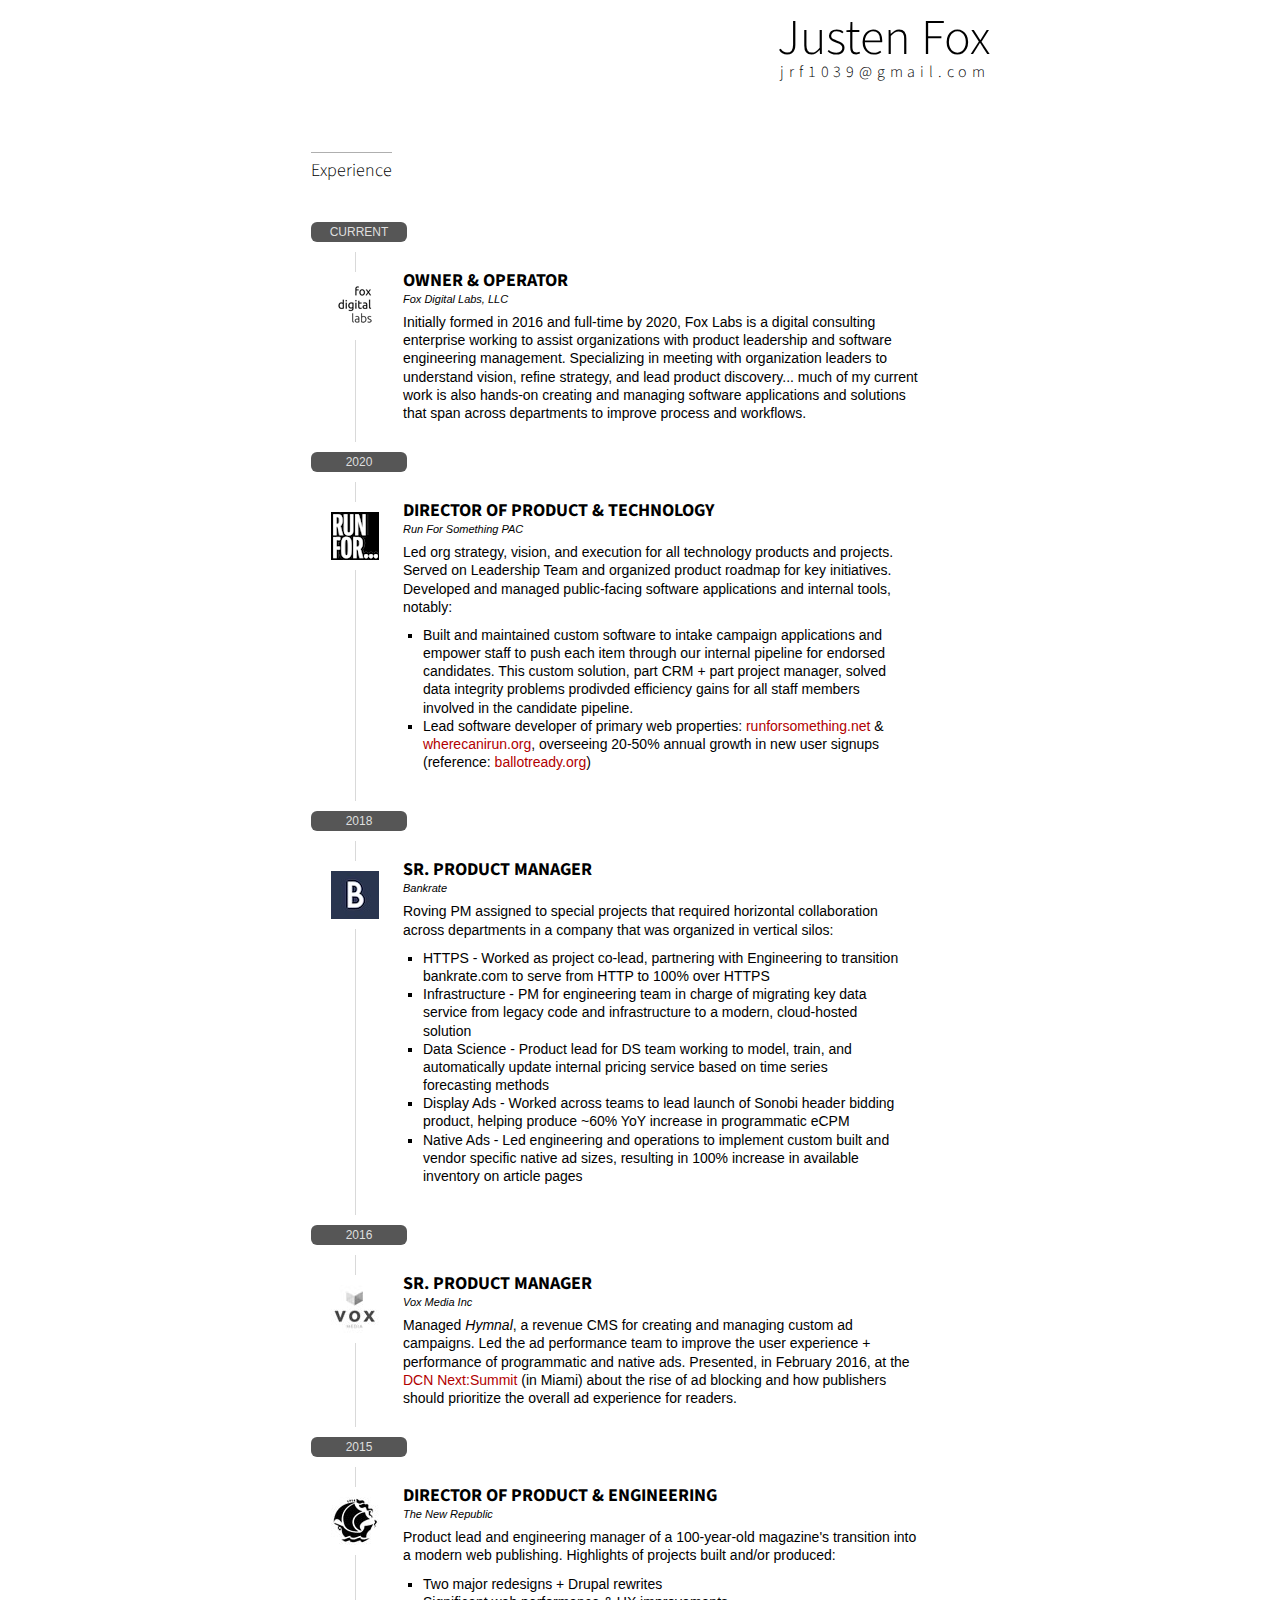
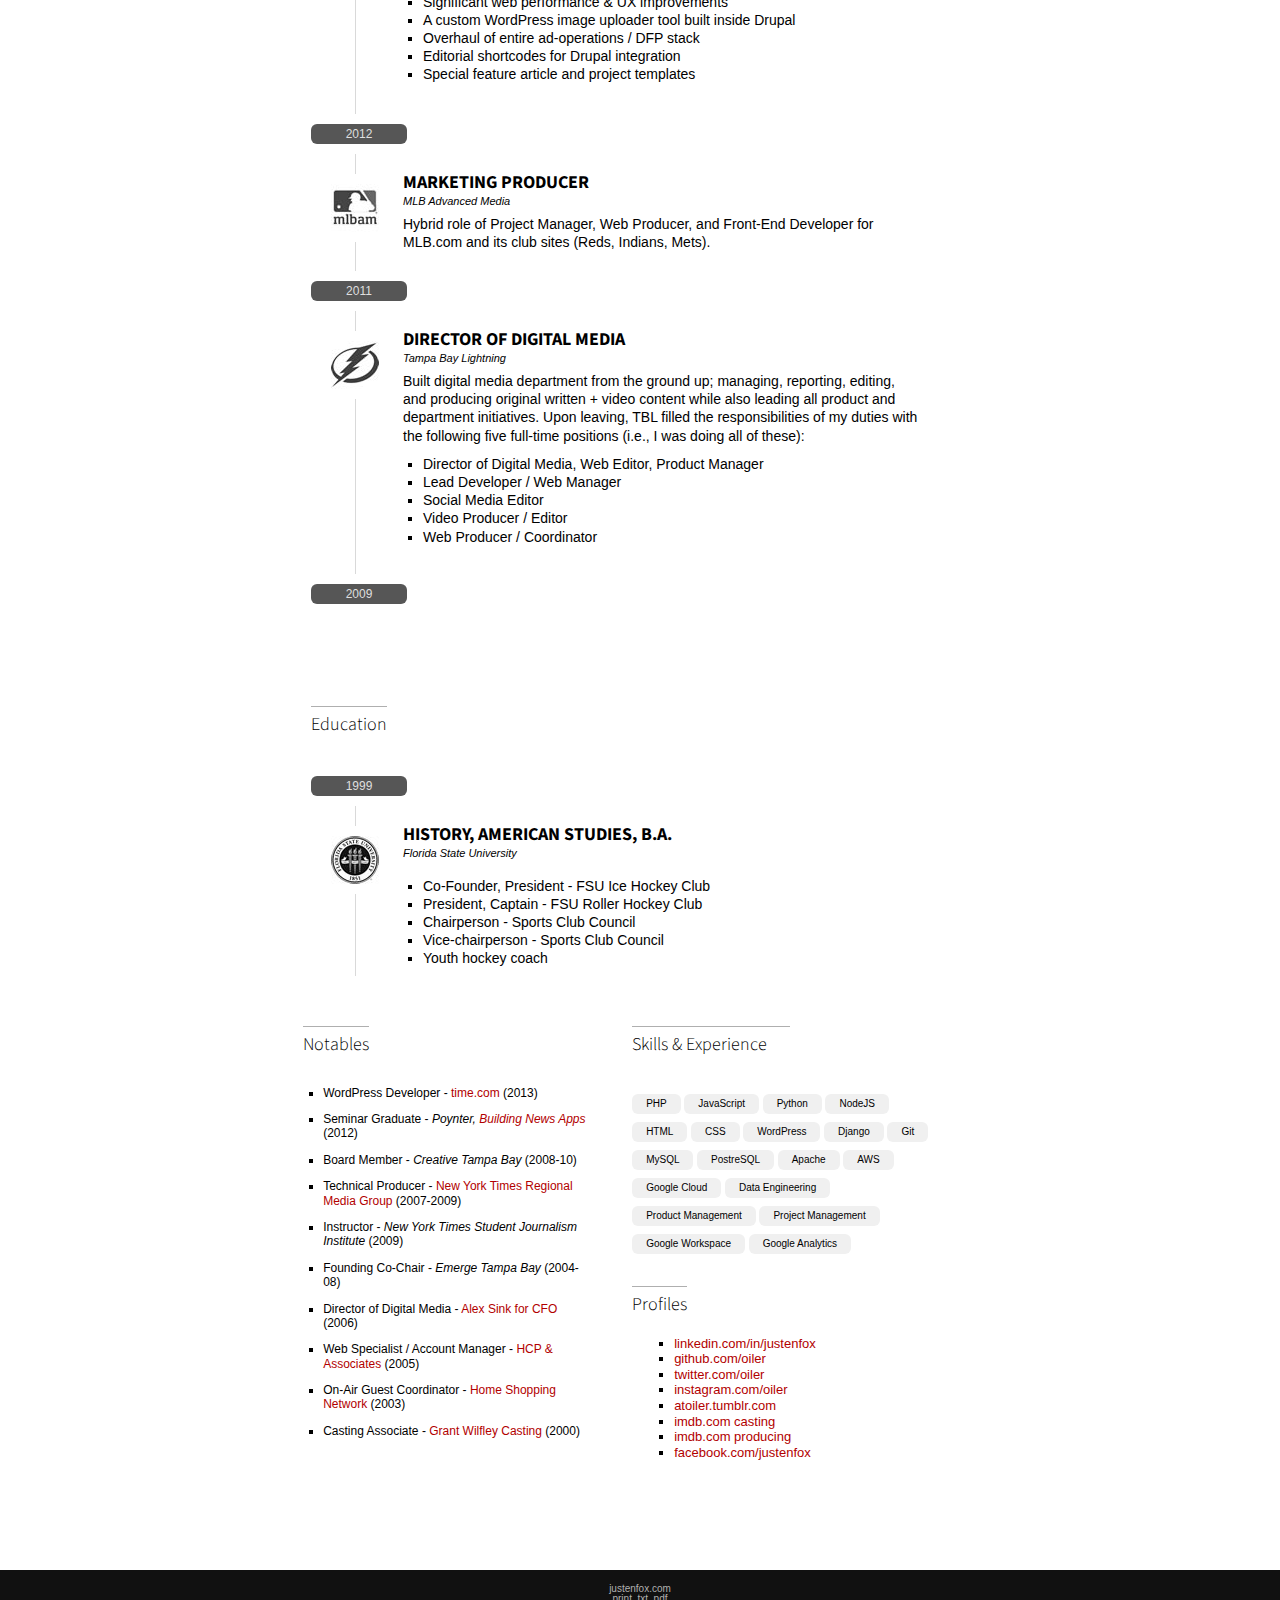
==== index.html @ e0a659c8 "small rewrites" ====
<!DOCTYPE html>
<html>
<head>
<!-- Standard Meta -->
<meta charset="utf-8" />
<meta http-equiv="X-UA-Compatible" content="IE=edge,chrome=1" />
<meta name="viewport" content="width=device-width, initial-scale=1.0">

<title>Justen Fox - Professional Resume</title>
<meta name="description" content="">
<meta name="keywords" content="digital,product,product manager,web,developer,resume,lightning,run for something, new republic, mlb" />
<meta name="author" content="Justen Fox">

<meta name="google-site-verification" content="ejHcez6u3BNdRuWi4eY4UvSLjfQlkk6QB0KvJxE1chE" />
<script type="application/ld+json">
    { "@context" : "http://schema.org",
      "@type" : "Person",
      "name" : "Justen Fox",
      "url" : "https://www.justenfox.com",
      "sameAs" : [ 
        "https://twitter.com/oiler",
        "https://github.com/oiler",
        "https://instagram.com/oiler",
        "http://atoiler.tumblr.com",
        "http://about.me/justenfox",
        "https://facebook.com/justenfox",
        "https://www.linkedin.com/in/justenfox"
        ] 
    }
</script>

<!-- Google Analytics -->
<script>
    window.ga=window.ga||function(){(ga.q=ga.q||[]).push(arguments)};ga.l=+new Date;
    ga('create', 'UA-439245-20', 'auto');
    ga('send', 'pageview');
</script>
<script async src='https://www.google-analytics.com/analytics.js'></script>
<!-- End Google Analytics -->

<link href='https://fonts.googleapis.com/css?family=Source+Sans+Pro:200,400,600,700,200italic,400italic,600italic,700italic' rel='stylesheet' type='text/css'>

<style>
/* .screen.content { display:block!important; visibility:visible!important; height:auto!important; position:relative; z-index:10; }
.print.content { display:none!important; visibility:hidden!important; height:0!important; } */

/* Eric Meyer's Reset CSS v2.0 - http://cssreset.com */
html,body,div,span,applet,object,iframe,h1,h2,h3,h4,h5,h6,p,blockquote,pre,a,abbr,acronym,address,big,cite,code,del,dfn,em,img,ins,kbd,q,s,samp,small,strike,strong,sub,sup,tt,var,b,u,i,center,dl,dt,dd,ol,ul,li,fieldset,form,label,legend,table,caption,tbody,tfoot,thead,tr,th,td,article,aside,canvas,details,embed,figure,figcaption,footer,header,hgroup,menu,nav,output,ruby,section,summary,time,mark,audio,video{border:0;font-size:100%;font:inherit;vertical-align:baseline;margin:0;padding:0}article,aside,details,figcaption,figure,footer,header,hgroup,menu,nav,section{display:block}body{line-height:1}ol,ul{list-style:none}blockquote,q{quotes:none}blockquote:before,blockquote:after,q:before,q:after{content:none}table{border-collapse:collapse;border-spacing:0}

/* COMMONS */
em, i { font-style:italic; } b, strong { font-weight:bold; }    
.group:after { visibility:hidden; display:block; content:""; clear:both; height:0; }
    * html .group { zoom: 1; } /* IE6 */
    *:first-child+html .group { zoom: 1; } /* IE7 */
.header { font-family: 'Source Sans Pro', sans-serif; }
a:link, a:visited, a:hover, a:active { color:#b20000; text-decoration:none; }
.square.bullet.list li { list-style-type:square; }
.float.list li { float:left; display:inline; padding:0 8px; }


/* STRUCTURE */
body { font-family:Verdana, sans-serif; font-size:10px; }
.wrapper { max-width:700px; width:80%; margin:0 auto; }
.header, .lede, .footer { width:100%; max-width:800px; margin:0 auto; }

/* SECTIONS */
.page.header { text-align:right; margin-top:14px; }
.header .name { font-size:50px; font-weight:300; }
.header .email { font-size:16px; font-weight:300; }
.header .email a { text-decoration:none; color:inherit; font-size:inherit; letter-spacing:inherit; letter-spacing:0.3em; }
.header .social { float:right; margin-top:10px; }
.header .social img { height:30px; float:left; display:inline; }

.section.header { text-align:left; border-top:1px solid #afafaf; font-weight:300; display:inline-block; font-size:18px; line-height:1.5; padding:4px 0; margin:72px 0 12px 0; width:auto; position:relative; 
    /* left:40px; */
}

.lede { margin:0 auto 0 0; font-size:16px; line-height:1.2; text-align:left; max-width:658px;
}
/* .lede ul { margin:10px 0 10px 30px; } */
/* .lede ul li  { font-size:14px; line-height:1.4; padding-left:0px; } */

.summary {
    width: 94%;
    margin-left: 3%;
    margin-right: 3%;   
}
.summary .text {
    
    /* margin-left: 92px; */
    width: 98%;
}

.marker { margin:10px auto 30px auto; text-align:left; background:#fff; padding:10px 0 0 0; }
/* .marker { width:100%; margin:0 auto; text-align:center; margin:50px 0; position:relative; } */
.marker span { width:68px; text-align:center; text-transform:uppercase; font-size:12px; background:#565656; display:inline-block; padding:4px 14px; color:#dfdfdf; border-radius:6px; }
.first.marker { margin-top:0; }
.last.marker { margin-top:0; }

.item { width:100%; margin:12px 0 0 0; position:relative; height:auto; overflow:visible; }
.item .job .logo:before {
    content:""; position:absolute; z-index:-1; height:40px; top:-20px; bottom:65px; left:0; border-left:1px solid #d9d9d9;
}
.item .job .logo:after {
    content:""; position:absolute; z-index:-1; top:60px; bottom:-20px; left:0; border-left:1px solid #d9d9d9;
}
/* .item.odd .job .logo:before {
    content:""; position:absolute; z-index:-1; height:40px; top:-20px; bottom:65px; left:0; border-left:1px solid #d9d9d9;
}
.item.odd .job .logo:after {
    content:""; position:absolute; z-index:-1; top:60px; bottom:-20px; left:0; border-left:1px solid #d9d9d9;
}
.item.even .job .logo:before {
    content:""; position:absolute; z-index:-1; height:40px; top:-20px; bottom:65px; right:0; border-left:1px solid #d9d9d9;
}
.item.even .job .logo:after {
    content:""; position:absolute; z-index:-1; top:60px; bottom:-20px; right:0; border-left:1px solid #d9d9d9;
} */
.last.item .job .logo:after { bottom:10px; }

.item.odd .job { position:relative; left:44px; width:98%; }
.item.even .job { position:relative; left:44px; width:98%; }

.item .job img { display:inline; position:relative; z-index:10; padding:10px 0; background:#fff; }
.item.odd .job img { float:left; right:24px; left: inherit; }
.item.even .job img { float:left; right:24px; left: inherit; }

.item.even .job .text,
.item.odd .job .text { width:80%; margin-right:10%; float:left; text-align:left; height:auto; }
/* .item.even .job .text { float:right; display:inline; width:80%; height:100px; text-align:right; } 
.last.item .job .text { height:auto; } */

.item .job h4 { font-size:18px; font-weight:bold; text-transform:uppercase; font-family: 'Source Sans Pro', sans-serif; margin-bottom:2px; }
.item .job h5 { font-size:11px; font-style:italic; margin-top:4px; }
.item .job span { font-size:14px; line-height:1.3; max-width:550px; display:inline-block; padding:8px 0; }

/*.item .job p span { width:150%; font-size:14px; line-height:1.2; display:block; }*/

.square.bullet.list { margin:10px; padding:0 10px; }

.timeline.items, .education.items, .other.items { width:94%; margin-left:3%; margin-right:3%; }

.other.items { margin:40px 0; }
.other .section.header { text-align:left; margin:0 0 14px 0; left:auto;  }
.other.items .item { float:left; width:46%; margin:0 2%; font-size:13px; line-height:1.2; text-align:left; }
/* .other.items .item ul li { list-style-position:outside; text-align:left; margin:1px 0 2px 0; } */
.other.items .notables ul li { font-size:12px; margin-bottom:12px; }

.profiles { margin-left:22px; }

.footer { max-width:inherit; text-align:center; background:#111; color:#afafaf; margin-top:100px; padding:14px 0; }
.footer a { color:#afafaf; }

.skills {
    margin:14px 0 28px 0;
}
.skill-title, .skill {
    font-size:10px;
    text-align: center;
    display: inline-block;
    margin:4px 0px;
    padding:4px 14px;
    border-radius: 6px;

}
.skill-title { background: #565656; color: #dfdfdf; text-transform: uppercase; }
.skill {
    background: #f0f0f0;
    color: #000;
}
.job.mentions span { max-width: 600px;}
.mentions ul li { margin-left:-36px; }
.mentions span.year { width:56px; font-size:10px; padding:2px 0; margin:2px 26px 0 0; padding: 2px 12px; border:1px solid #f0f0f0; border-radius:6px; text-align:center; }

@media only screen and ( max-width:768px ) {
    .square.bullet.list { margin:10px; padding:0 10px; }

    .wrapper { width:90%; overflow:hidden; }
    .page.header { text-align:center; margin-top:14px; }
    .section.header { margin-bottom:10px; }
    .header .social { float:none; width:100%; }
    .header .social img { float:none; }
    .lede { text-align:left; margin-left:0; }
    .marker { margin:10px auto 30px auto; text-align:left; background:#fff; padding:10px 0 0 0; }
    .marker span { width:68px; }
    /*.item { overflow:inherit; }*/
    .item.odd .job,
    .item.even .job { left:44px; width:98%; }
    .item.odd .job img,
    .item.even .job img { float:left; right:24px; left:inherit; }
    .item.odd .job .logo:before,
    .item.even .job .logo:before { top:-20px; left:0 }
    .item.odd .job .logo:after,
    .item.even .job .logo:after { top:60px; left:0; }
    .item.odd .job .text,
    /* .item.even .job .text { width:70%; margin-right:10%; float:left; text-align:left; height:auto; } */

    .item.even .job .text,
    .item.odd .job .text { width:70%; }
    
    .item .job span { font-size:14px; line-height:1.3; }

    .other.items { margin:20px 0; }
    .other.items .item { float:none; width:100%; margin:14px 0; text-align:left; }
    .other .section.header { text-align:left; border-top:1px solid #afafaf; font-weight:300; display:inline-block; font-size:14px; padding:4px 0; margin:72px 0 10px 0; width:auto; position:relative; left:44px; }
    .other.items .notables ul li { margin-bottom:6px; }

    .footer { padding:40px 0; font-size:18px; line-height:1.4; }
}

</style>

<!-- <link rel="stylesheet" type="text/css" media="screen" href="stylesheets/styles.css" /> -->
<link rel="stylesheet" type="text/css" media="print" href="stylesheets/print.css" />

</head>
<body>

<div class="wrapper">


<div class="group page header" itemscope itemtype="http://schema.org/Person">
    <div class="name" itemprop="name">
        <span class="first" >Justen</span> <span class="last">Fox</span>
    </div>
    <div class="email" itemprop="email">
        <a href="mailto:jrf1039@gmail.com">jrf1039@gmail.com</a>
    </div>
</div>


<!-- 
<div class="group lede summary">
    <div class="section header">
        <span class="screen print content">Summary</span>
    </div>
    <div class="text">
        <span class="screen print content">
            Product leader with engineering contributor and management experience. Product leader with engineering contributor and management experience. 
            <ul class="skills">
                <li class="skill-title">Skills</li>
                <li class="skill">PHP</li>
                <li class="skill">JavaScript</li>
                <li class="skill">Python</li>
                <li class="skill">Node</li>
                <li class="skill">HTML</li>
                <li class="skill">CSS</li>
                <li class="skill">WordPress</li>
                <li class="skill">Django</li>
                <li class="skill">Git</li>
                <li class="skill">MySQL</li>
                <li class="skill">PostreSQL</li>
                <li class="skill">Apache</li>
                <li class="skill">AWS</li>
                <li class="skill">Google Cloud</li>
                <li class="skill">Data Engineering</li>
                <li class="skill">Product Management</li>
                <li class="skill">Project Management</li>
                <li class="skill">Google Workspace</li>
                <li class="skill">Google Analytics</li>
            </ul>
        </span>
    </div>
</div> -->

<div class="group timeline items">
    <div class="section header">
        <span class="screen print content">Experience</span>
    </div>

    <div class="group first item odd item7">
        <div class="group marker">
            <span>Current</span>
        </div>
        <div class="group job fdl">
            <div class="logo"><a href="https://foxlaboratory.com/"><img src="assets/fdl.jpg"></a></div>
            <div class="text">
                <h4>Owner & Operator</h4>
                <h5>Fox Digital Labs, LLC</h5>
                <span class="screen print content">
                    Initially formed in 2016 and full-time by 2020, Fox Labs is a digital consulting enterprise working to assist organizations with product leadership and software engineering management. Specializing in meeting with organization leaders to understand vision, refine strategy, and lead product discovery... much of my current work is also hands-on creating and managing software applications and solutions that span across departments to improve process and workflows.
                </span>
            </div>
        </div>
    </div>
    
    <div class="group item even item6">
        <div class="group marker">
            <span>2020</span>
        </div>
        <div class="group job rfs">
            <div class="logo"><a href="https://runforsomething.net/"><img src="assets/rfs.jpg"></a></div>
            <div class="text">
                <h4>Director of Product & Technology</h4>
                <h5>Run For Something PAC</h5>
                <span class="screen print content">
                    Led org strategy, vision, and execution for all technology products and projects. Served on Leadership Team and organized product roadmap for key initiatives. Developed and managed public-facing software applications and internal tools, notably:
                    <ul class="square bullet list">
                        <li>Built and maintained custom software to intake campaign applications and empower staff to push each item through our internal pipeline for endorsed candidates. This custom solution, part CRM + part project manager, solved data integrity problems prodivded efficiency gains for all staff members involved in the candidate pipeline.</li>
                        <li>Lead software developer of primary web properties: <a href="https://runforsomething.net">runforsomething.net</a> & <a href="https://wherecanirun.org">wherecanirun.org</a>, overseeing 20-50% annual growth in new user signups (reference: <a href="https://organizations.ballotready.org/case-studies/run-for-somethings-numbers-speak-for-themselves">ballotready.org</a>)</li>
                    </ul>
                </span>
            </div>
        </div>
    </div>
    <div class="print-line-break"></div>        
    <div class="group item odd item5">
        <div class="group marker">
            <span>2018</span>
        </div>



        <div class="group job bankrate">
            <div class="logo"><a href="https://bankrate.com/"><img src="assets/bankrate.jpg"></a></div>
            <div class="text">
                <h4>Sr. Product Manager</h4>
                <h5>Bankrate</h5>
                <span class="screen print content">
                    Roving PM assigned to special projects that required horizontal collaboration across departments in a company that was organized in vertical silos:
                    <ul class="square bullet list">
                        <li>HTTPS - Worked as project co-lead, partnering with Engineering to transition bankrate.com to serve from HTTP to 100% over HTTPS</li>
                        <li>Infrastructure - PM for engineering team in charge of migrating key data service from legacy code and infrastructure to a modern, cloud-hosted solution</li>
                        <li>Data Science - Product lead for DS team working to model, train, and automatically update internal pricing service based on time series forecasting methods</li>
                        <li>Display Ads - Worked across teams to lead launch of Sonobi header bidding product, helping produce ~60% YoY increase in programmatic eCPM</li>
                        <li>Native Ads - Led engineering and operations to implement custom built and vendor specific native ad sizes, resulting in 100% increase in available inventory on article pages</li>
                    </ul>
                </span>
            </div>
        </div>
    </div>

    <div class="group item even item4">
        <div class="group marker">
            <span>2016</span>
        </div>

        <div class="group job vox">
            <div class="logo"><a href="https://product.voxmedia.com/"><img src="assets/vox.jpg"></a></div>
            <div class="text">
                <h4>Sr. Product Manager</h4>
                <h5>Vox Media Inc</h5>
                <span class="screen print content">
                    Managed <em>Hymnal</em>, a revenue CMS for creating and managing custom ad campaigns. Led the ad performance team to improve the user experience + performance of programmatic and native ads. Presented, in February 2016, at the <a href="http://https://digitalcontentnext.org/blog/2016/02/08/the-future-of-media-depends-on-great-consumer-experiences//" target="_blank">DCN Next:Summit</a> (in Miami) about the rise of ad blocking and how publishers should  prioritize the overall ad experience for readers.
                </span>
            </div>
        </div>
    </div>

    <div class="print-line-break"></div>
    
    <div class="group item odd item3">
        <div class="group marker">
            <span>2015</span>
        </div>
        <div class="group job tnr">
            <div class="logo"><a href="https://newrepublic.com/"><img src="assets/tnr.jpg"></a></div>
            <div class="text">
                <h4>Director of Product &amp; Engineering</h4>
                <h5>The New Republic</h5>
                <span class="screen print content">
                    Product lead and engineering manager of a 100-year-old magazine's transition into a modern web publishing. Highlights of projects built and/or produced: 
                    <ul class="square bullet list">
                        <li>Two major redesigns + Drupal rewrites
                        <li>Significant web performance & UX improvements
                        <li>A custom WordPress image uploader tool built inside Drupal
                        <li>Overhaul of entire ad-operations / DFP stack
                        <li>Editorial shortcodes for Drupal integration
                        <li>Special feature article and project templates
                    </ul>
                </span>
            </div>
        </div>
    </div>

    <div class="group item even item2">
        <div class="group marker">
            <span>2012</span>
        </div>
        <div class="group job mlbam">
            <div class="logo"><a href="https://www.bamtechmedia.com/"><img src="assets/mlbam.jpg"></a></div>
            <div class="text">
                <h4>Marketing Producer</h4>
                <h5>MLB Advanced Media</h5>
                <span class="screen print content">
                    Hybrid role of Project Manager, Web Producer, and Front-End Developer for MLB.com and its club sites (Reds, Indians, Mets).
                </span>
            </div>
        </div>
    </div>

    <div class="group item odd item1">
        <div class="group marker">
            <span>2011</span>
        </div>
        <div class="group job tbl">
            <div class="logo"><a href="https://www.nhl.com/lightning"><img src="assets/tbl.jpg"></a></div>
            <div class="text">
                <h4>Director of Digital Media</h4>
                <h5>Tampa Bay Lightning</h5>
                <span class="screen print content">
                    Built digital media department from the ground up; managing, reporting, editing, and producing original written + video content while also leading all product and department initiatives. Upon leaving, TBL filled the responsibilities of my duties with the following five full-time positions (i.e., I was doing all of these):
                    <ul class="square bullet list">
                        <li>Director of Digital Media, Web Editor, Product Manager
                        <li>Lead Developer / Web Manager
                        <li>Social Media Editor
                        <li>Video Producer / Editor
                        <li>Web Producer / Coordinator
                    </ul>
                </span>
            </div>
        </div>
        <div class="group marker">
            <span>2009</span>
        </div>
    </div>

    <div class="print-line-break"></div>
    

</div><!-- timeline -->


<div class="group education items">
    <div class="section header">Education</div>
    <div class="group first last item even item2">
        <div class="group marker">
            <span>1999</span>
        </div>
        <div class="group job mlbam">
            <div class="logo"><img src="assets/fsu.jpg"></div>
            <div class="text">
                <h4>History, American Studies, B.A.</h4>
                <h5>Florida State University</h5>
                <span class="print content">
                    <ul class="square bullet list">
                        <li>Co-Founder, President - FSU Ice Hockey Club</li>
                        <li>President, Captain - FSU Roller Hockey Club</li>
                        <li>Chairperson - Sports Club Council</li>
                        <li>Vice-chairperson - Sports Club Council</li>
                        <li>Youth hockey coach</li>
                    </ul>
                </span>
            </div>
        </div>
    </div>
</div> <!-- education -->


<div class="group other items">
    <div class="group first item odd item1" itemscope itemtype="http://schema.org/ItemList">
        <div class="section header" itemprop="name">Notables</div>
        <div class="group notables">
            <div class="text">
                <ul class="group square bullet list">
                    <li>WordPress Developer - <a href="https://time.com">time.com</a> (2013)</li>
                    <li>Seminar Graduate - <em>Poynter, <a href="https://www.icij.org/inside-icij/2012/05/learn-build-news-apps/">Building News Apps</a></em> (2012)</li>
                    <li>Board Member - <em>Creative Tampa Bay</em> (2008-10)</li>
                    <li>Technical Producer - <a href="https://archive.nytimes.com/mediadecoder.blogs.nytimes.com/2011/12/27/times-company-sells-regional-newspaper-group/">New York Times Regional Media Group</a> (2007-2009)</li>
                    <li>Instructor - <em>New York Times Student Journalism Institute</em> (2009)
                    <li>Founding Co-Chair - <em>Emerge Tampa Bay</em> (2004-08)</li>
                    <li>Director of Digital Media - <a href="https://en.wikipedia.org/wiki/Alex_Sink">Alex Sink for CFO</a> (2006)</li>
                    <li>Web Specialist / Account Manager - <a href="https://www.hcpassociates.com/">HCP & Associates</a> (2005)</li>
                    <li>On-Air Guest Coordinator - <a href="https://www.hsn.com/">Home Shopping Network</a> (2003)</li>
                    <li>Casting Associate - <a href="https://www.gwcnyc.com/">Grant Wilfley Casting</a> (2000)</li>
               </ul>
            </div>
        </div>
    </div>

    <div class="group item even item2">

        <div class="section header" style="width:52%;" itemprop="name">Skills & Experience</div>
        <div class="group techskills skills">
            <div class="text">
                <!-- <ul class="group float list"> -->
                <ul class="group">
                    <li class="skill">PHP</li>
                    <li class="skill">JavaScript</li>
                    <li class="skill">Python</li>
                    <li class="skill">NodeJS</li>
                    <li class="skill">HTML</li>
                    <li class="skill">CSS</li>
                    <li class="skill">WordPress</li>
                    <li class="skill">Django</li>
                    <li class="skill">Git</li>
                    <li class="skill">MySQL</li>
                    <li class="skill">PostreSQL</li>
                    <li class="skill">Apache</li>
                    <li class="skill">AWS</li>
                    <li class="skill">Google Cloud</li>
                    <li class="skill">Data Engineering</li>
                    <li class="skill">Product Management</li>
                    <li class="skill">Project Management</li>
                    <li class="skill">Google Workspace</li>
                    <li class="skill">Google Analytics</li>                    
                </ul>   
            </div>
        </div>


        <div class="section header">Profiles</div>
        <div class="group profiles">
            <div class="text">
                <ul class="group short square bullet list" itemscope itemtype="http://schema.org/ItemList" style="margin-top:0;">
                    <li><a target="_blank" rel="noopener"
                        data-event="link" data-ga_label="footer_linkedin"
                        href="https://www.linkedin.com/in/justenfox">linkedin.com/in/justenfox</a></li>
                    <li><a target="_blank" rel="noopener"
                        data-event="link" data-ga_label="footer_github"
                        href="https://github.com/oiler">github.com/oiler</a></li>
                    <li><a target="_blank" rel="noopener"
                        data-event="link" data-ga_label="footer_twitter"
                        href="https://twitter.com/oiler">twitter.com/oiler</a><br></li>
                    <li><a target="_blank" rel="noopener"
                        data-event="link" data-ga_label="footer_instagram"
                        href="https://instagram.com/oiler">instagram.com/oiler</a></li>        
                    <li><a target="_blank" rel="noopener"
                        data-event="link" data-ga_label="footer_tumblr"
                        href="https://atoiler.tumblr.com">atoiler.tumblr.com</a></li>
                    <li><a target="_blank" rel="noopener" 
                        data-event="link" data-ga_label="footer_imdbc"
                        href="http://www.imdb.com/name/nm1539090/">imdb.com casting</a></li>
                    <li><a target="_blank" rel="noopener" 
                        data-event="link" data-ga_label="footer_imdbp"
                        href="http://www.imdb.com/name/nm6168909/">imdb.com producing</a></li>
                    <li><a target="_blank" rel="noopener" 
                        data-event="link" data-ga_label="footer_facebook"
                        href="https://facebook.com/justenfox">facebook.com/justenfox</a></li>
                </ul>
            </div>
        </div>

    </div>

</div> <!-- skills -->


</div><!-- wrapper -->


<div class="footer print-only-hide">
    <a class="light" href="https://justenfox.com">justenfox.com</a><br>
    <a href="javascript:window.print()">print</a>
    <a href="justenfox.txt" target="_blank">.txt</a>
    <!-- <a href="https://docs.google.com/document/d/1Sl3Gq3DvGAIkOKRFC_Io4ZPMPvWkdSaudb3ckCSwvqM/" target="_blank">.doc</a> -->
    <a href="justenfox.pdf" target="_blank">.pdf</a>
    <!-- <a href="justenfox.doc" target="_blank">.doc</a> -->
</div>



<script>
    ;(function (window, document, undefined) {
      'use strict';
      // IFFY code
      console.log('IFFY');

      var events = document.querySelectorAll('[data-event]');
      function ga_assign(name, event) {
        if (typeof name !== 'string') {
            console.log('no name');
            return;
        }
        var category, action, label;
        var attrs = {
            "category": "category",
            "action": "action",
            "label": "label"
        }
        var defaults = {
            "category": "link",
            "action": "external",
            "label": "not set"
        }
        var output = '';
        var attr = 'data-ga_' + attrs[name];

        if ( typeof event.attributes[attr] !== 'object' ) {
            output = defaults[name];
        } else {
            output = event.attributes[attr].nodeValue;
        }
        return output;
      }

      Object.keys(events).forEach(function(key) {
          var event = events[key];
          var ga_category = ga_assign('category', event);
          var ga_action = ga_assign('action', event);
          var ga_label = ga_assign('label', event);
          event.addEventListener("click", function (event) {
            ga(
                'send',
                'event',
                ga_category,
                ga_action,
                ga_label,
                {nonInteraction: false}
            );
            //console.log( 'click', ga_category, ga_action, ga_label );
          });
      });
    })(window, document);
</script>


</body>
</html>
---- stylesheets/styles.css ----
/* .screen.content { display:block!important; visibility:visible!important; height:auto!important; position:relative; z-index:10; }
.print.content { display:none!important; visibility:hidden!important; height:0!important; } */

/* Eric Meyer's Reset CSS v2.0 - http://cssreset.com */
html,body,div,span,applet,object,iframe,h1,h2,h3,h4,h5,h6,p,blockquote,pre,a,abbr,acronym,address,big,cite,code,del,dfn,em,img,ins,kbd,q,s,samp,small,strike,strong,sub,sup,tt,var,b,u,i,center,dl,dt,dd,ol,ul,li,fieldset,form,label,legend,table,caption,tbody,tfoot,thead,tr,th,td,article,aside,canvas,details,embed,figure,figcaption,footer,header,hgroup,menu,nav,output,ruby,section,summary,time,mark,audio,video{border:0;font-size:100%;font:inherit;vertical-align:baseline;margin:0;padding:0}article,aside,details,figcaption,figure,footer,header,hgroup,menu,nav,section{display:block}body{line-height:1}ol,ul{list-style:none}blockquote,q{quotes:none}blockquote:before,blockquote:after,q:before,q:after{content:none}table{border-collapse:collapse;border-spacing:0}

/* COMMONS */
em, i { font-style:italic; } b, strong { font-weight:bold; }    
.group:after { visibility:hidden; display:block; content:""; clear:both; height:0; }
    * html .group { zoom: 1; } /* IE6 */
    *:first-child+html .group { zoom: 1; } /* IE7 */
.header { font-family: 'Source Sans Pro', sans-serif; }
a:link, a:visited, a:hover, a:active { color:#b20000; text-decoration:none; }
.square.bullet.list li { list-style-type:square; }
.float.list li { float:left; display:inline; padding:0 8px; }


/* STRUCTURE */
body { font-family:Verdana, sans-serif; font-size:10px; }
.wrapper { max-width:700px; width:80%; margin:0 auto; }
.header, .lede, .footer { width:100%; max-width:800px; margin:0 auto; }

/* SECTIONS */
.page.header { text-align:right; margin-top:14px; }
.header .name { font-size:50px; font-weight:300; }
.header .email { font-size:16px; font-weight:300; }
.header .email a { text-decoration:none; color:inherit; font-size:inherit; letter-spacing:inherit; letter-spacing:0.3em; }
.header .social { float:right; margin-top:10px; }
.header .social img { height:30px; float:left; display:inline; }

.section.header { text-align:left; border-top:1px solid #afafaf; font-weight:300; display:inline-block; font-size:18px; line-height:1.5; padding:4px 0; margin:72px 0 12px 0; width:auto; position:relative; 
    /* left:40px; */
}

.lede { margin:0 auto 0 0; font-size:16px; line-height:1.2; text-align:left; max-width:658px;
}
/* .lede ul { margin:10px 0 10px 30px; } */
/* .lede ul li  { font-size:14px; line-height:1.4; padding-left:0px; } */

.summary {
    width: 94%;
    margin-left: 3%;
    margin-right: 3%;   
}
.summary .text {
    
    /* margin-left: 92px; */
    width: 98%;
}

.marker { margin:10px auto 30px auto; text-align:left; background:#fff; padding:10px 0 0 0; }
/* .marker { width:100%; margin:0 auto; text-align:center; margin:50px 0; position:relative; } */
.marker span { width:68px; text-align:center; text-transform:uppercase; font-size:12px; background:#565656; display:inline-block; padding:4px 14px; color:#dfdfdf; border-radius:6px; }
.first.marker { margin-top:0; }
.last.marker { margin-top:0; }

.item { width:100%; margin:12px 0 0 0; position:relative; height:auto; overflow:visible; }
.item .job .logo:before {
    content:""; position:absolute; z-index:-1; height:40px; top:-20px; bottom:65px; left:0; border-left:1px solid #d9d9d9;
}
.item .job .logo:after {
    content:""; position:absolute; z-index:-1; top:60px; bottom:-20px; left:0; border-left:1px solid #d9d9d9;
}
/* .item.odd .job .logo:before {
    content:""; position:absolute; z-index:-1; height:40px; top:-20px; bottom:65px; left:0; border-left:1px solid #d9d9d9;
}
.item.odd .job .logo:after {
    content:""; position:absolute; z-index:-1; top:60px; bottom:-20px; left:0; border-left:1px solid #d9d9d9;
}
.item.even .job .logo:before {
    content:""; position:absolute; z-index:-1; height:40px; top:-20px; bottom:65px; right:0; border-left:1px solid #d9d9d9;
}
.item.even .job .logo:after {
    content:""; position:absolute; z-index:-1; top:60px; bottom:-20px; right:0; border-left:1px solid #d9d9d9;
} */
.last.item .job .logo:after { bottom:10px; }

.item.odd .job { position:relative; left:44px; width:98%; }
.item.even .job { position:relative; left:44px; width:98%; }

.item .job img { display:inline; position:relative; z-index:10; padding:10px 0; background:#fff; }
.item.odd .job img { float:left; right:24px; left: inherit; }
.item.even .job img { float:left; right:24px; left: inherit; }

.item.even .job .text,
.item.odd .job .text { width:80%; margin-right:10%; float:left; text-align:left; height:auto; }
/* .item.even .job .text { float:right; display:inline; width:80%; height:100px; text-align:right; } 
.last.item .job .text { height:auto; } */

.item .job h4 { font-size:18px; font-weight:bold; text-transform:uppercase; font-family: 'Source Sans Pro', sans-serif; margin-bottom:2px; }
.item .job h5 { font-size:11px; font-style:italic; margin-top:4px; }
.item .job span { font-size:14px; line-height:1.3; max-width:550px; display:inline-block; padding:8px 0; }

/*.item .job p span { width:150%; font-size:14px; line-height:1.2; display:block; }*/

.square.bullet.list { margin:10px; padding:0 10px; }

.timeline.items, .education.items, .other.items { width:94%; margin-left:3%; margin-right:3%; }

.other.items { margin:40px 0; }
.other .section.header { text-align:left; margin:0 0 14px 0; left:auto;  }
.other.items .item { float:left; width:46%; margin:0 2%; font-size:13px; line-height:1.2; text-align:left; }
/* .other.items .item ul li { list-style-position:outside; text-align:left; margin:1px 0 2px 0; } */
.other.items .notables ul li { margin-bottom:12px; }

.profiles { margin-left:22px; }

.footer { max-width:inherit; text-align:center; background:#111; color:#afafaf; margin-top:100px; padding:14px 0; }
.footer a { color:#afafaf; }

.skills {
    margin:14px 0 28px 0;
}
.skill-title, .skill {
    font-size:10px;
    text-align: center;
    display: inline-block;
    margin:4px 0px;
    padding:4px 14px;
    border-radius: 6px;

}
.skill-title { background: #565656; color: #dfdfdf; text-transform: uppercase; }
.skill {
    background: #f0f0f0;
    color: #000;
}
.job.mentions span { max-width: 600px;}
.mentions ul li { margin-left:-36px; }
.mentions span.year { width:56px; font-size:10px; padding:2px 0; margin:2px 26px 0 0; padding: 2px 12px; border:1px solid #f0f0f0; border-radius:6px; text-align:center; }

@media only screen and ( max-width:768px ) {
    .square.bullet.list { margin:10px; padding:0 10px; }

    .wrapper { width:90%; overflow:hidden; }
    .page.header { text-align:center; margin-top:14px; }
    .section.header { margin-bottom:10px; }
    .header .social { float:none; width:100%; }
    .header .social img { float:none; }
    .lede { text-align:left; margin-left:0; }
    .marker { margin:10px auto 30px auto; text-align:left; background:#fff; padding:10px 0 0 0; }
    .marker span { width:68px; }
    /*.item { overflow:inherit; }*/
    .item.odd .job,
    .item.even .job { left:44px; width:98%; }
    .item.odd .job img,
    .item.even .job img { float:left; right:24px; left:inherit; }
    .item.odd .job .logo:before,
    .item.even .job .logo:before { top:-20px; left:0 }
    .item.odd .job .logo:after,
    .item.even .job .logo:after { top:60px; left:0; }
    .item.odd .job .text,
    /* .item.even .job .text { width:70%; margin-right:10%; float:left; text-align:left; height:auto; } */

    .item.even .job .text,
    .item.odd .job .text { width:70%; }
    
    .item .job span { font-size:14px; line-height:1.3; }

    .other.items { margin:20px 0; }
    .other.items .item { float:none; width:100%; margin:14px 0; text-align:left; }
    .other .section.header { text-align:left; border-top:1px solid #afafaf; font-weight:300; display:inline-block; font-size:14px; padding:4px 0; margin:72px 0 10px 0; width:auto; position:relative; left:44px; }
    .other.items .notables ul li { margin-bottom:6px; }

    .footer { padding:40px 0; font-size:18px; line-height:1.4; }
}
---- stylesheets/print.css ----
/*print.css*/

.print-only-show { display:block; }
.print-only-hide { display:none; }
.print-line-break {
    clear: both;
    page-break-after: always;
}
.skill {
    background:#fff;
    color:#000;
    margin:4px 0 0 0;
    padding:2px 4px;
}
.other.items .notables ul li { font-size:10px; }


/* .screen.content { display:none!important; visibility:hidden!important; height:0!important; } */
/* .print.content { display:block!important; visibility:visible!important; height:auto!important; } */

/* .square.bullet.list { margin:10px; padding:0 10px; }

.wrapper { width:100%; overflow:hidden; }
.page.header { margin-top:14px; }
.section.header { margin:72px 0 10px 0; }
.header .social { float:none; width:100%; }
.header .social img { float:none; }
.lede { text-align:left; margin-left:0; margin:0 auto; }
.lede .text { max-width:550px; margin:0 auto; }
.marker { margin:10px auto 30px auto; text-align:left; background:#fff; padding:10px 0 0 0; }
.marker span { width:68px; }

.item.odd .job,
.item.even .job { left:44px; width:98%; }
.item.odd .job img,
.item.even .job img { float:left; right:24px; left:inherit; }
.item.odd .job .logo:before,
.item.even .job .logo:before { top:-20px; left:0 }
.item.odd .job .logo:after,
.item.even .job .logo:after { top:60px; left:0; }
.item.odd .job .text,
.item.even .job .text { width:70%; margin-right:10%; float:left; text-align:left; height:auto; }

.item .job span { font-size:14px; line-height:1.3; max-width:500px; }
.item.odd .job .text { height:auto; }

.other.items { margin-bottom:0; }
.other.items .item ul li { font-size:12px; }
.other .notables li { margin:4px 0; }

a:link, a:visited, a:hover, a:active { color:#000; }

.about, .currently,
.section.header.about, 
.section.header.currently,
.footer { display:none; visibility:hidden; height:0; margin:0; }


.social { display:none; visibility:visible; }
.timeline.items, .education.items, .other.items { width:94%; margin-left:3%; margin-right:3%; }

.skill-title, .skill {
    background:#fff;
    color:#000;
    margin:0;
    padding:0;
    border-radius:0;

}
 */
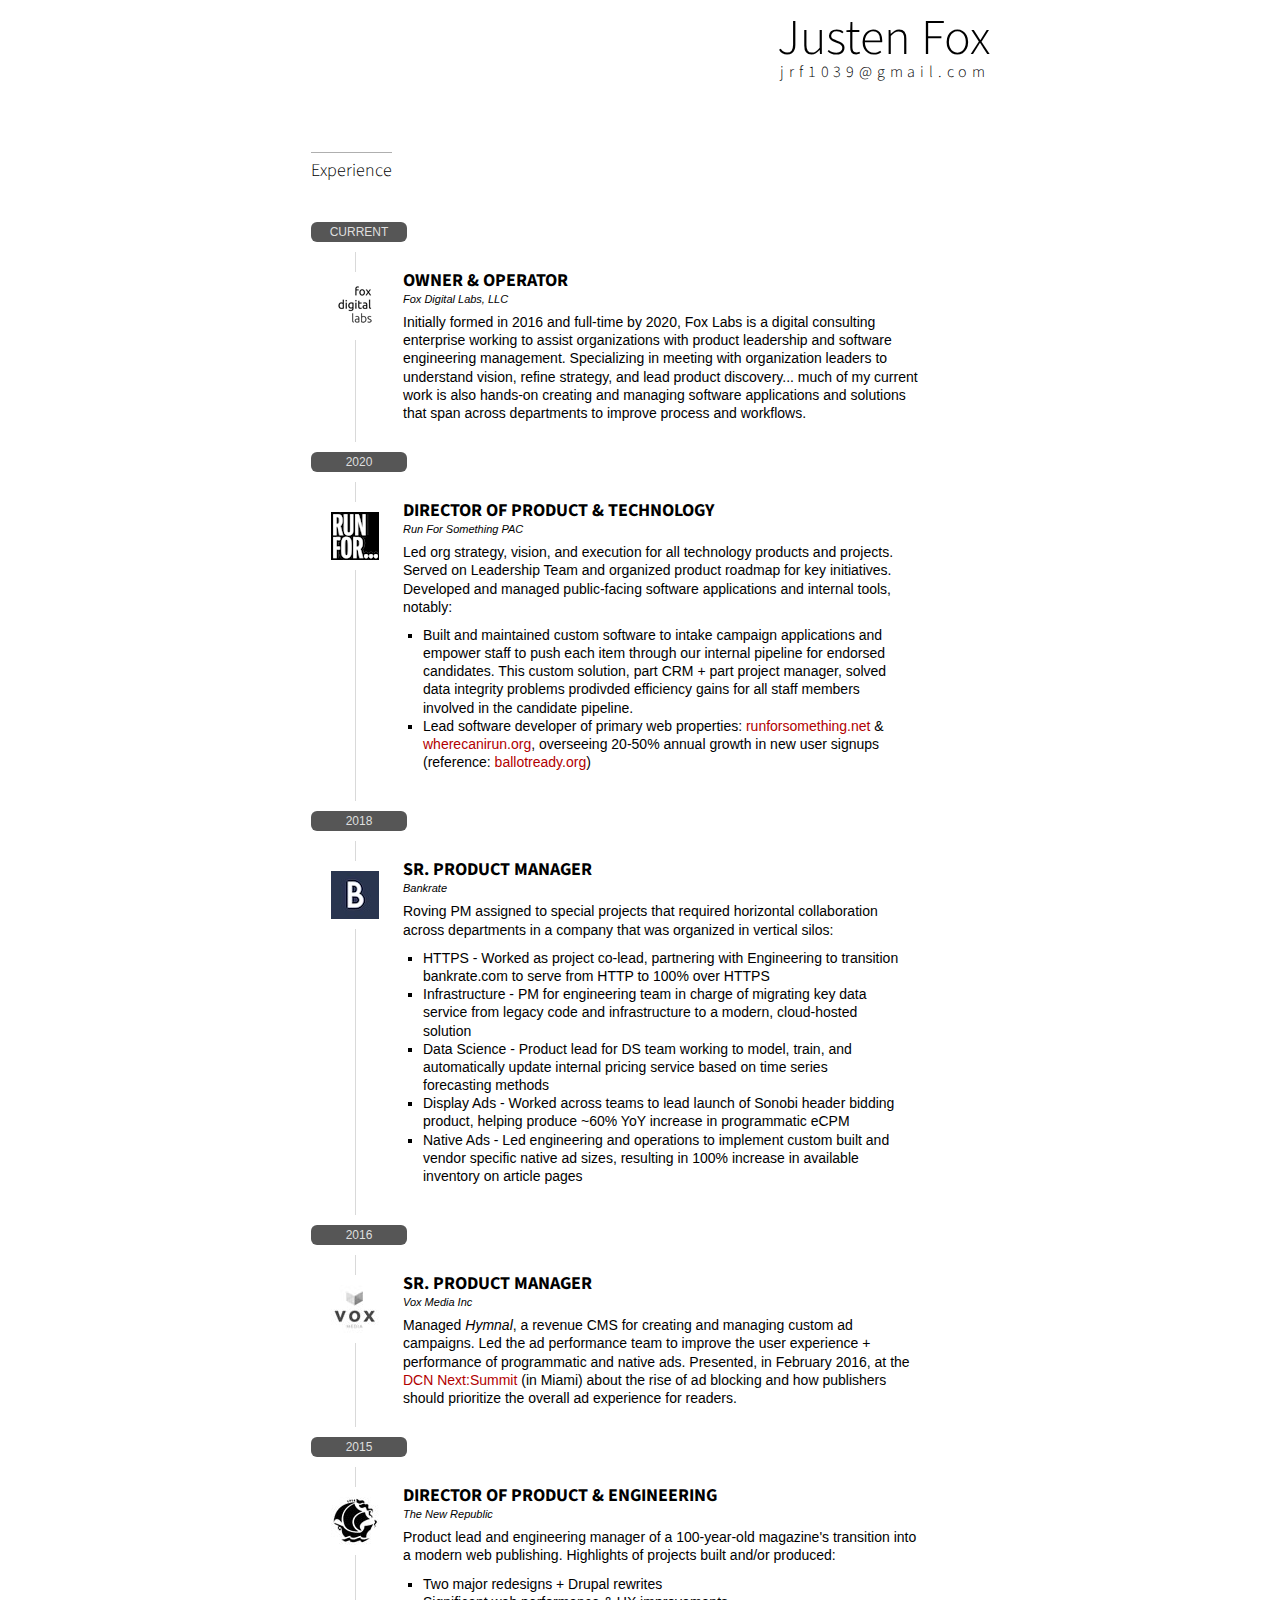
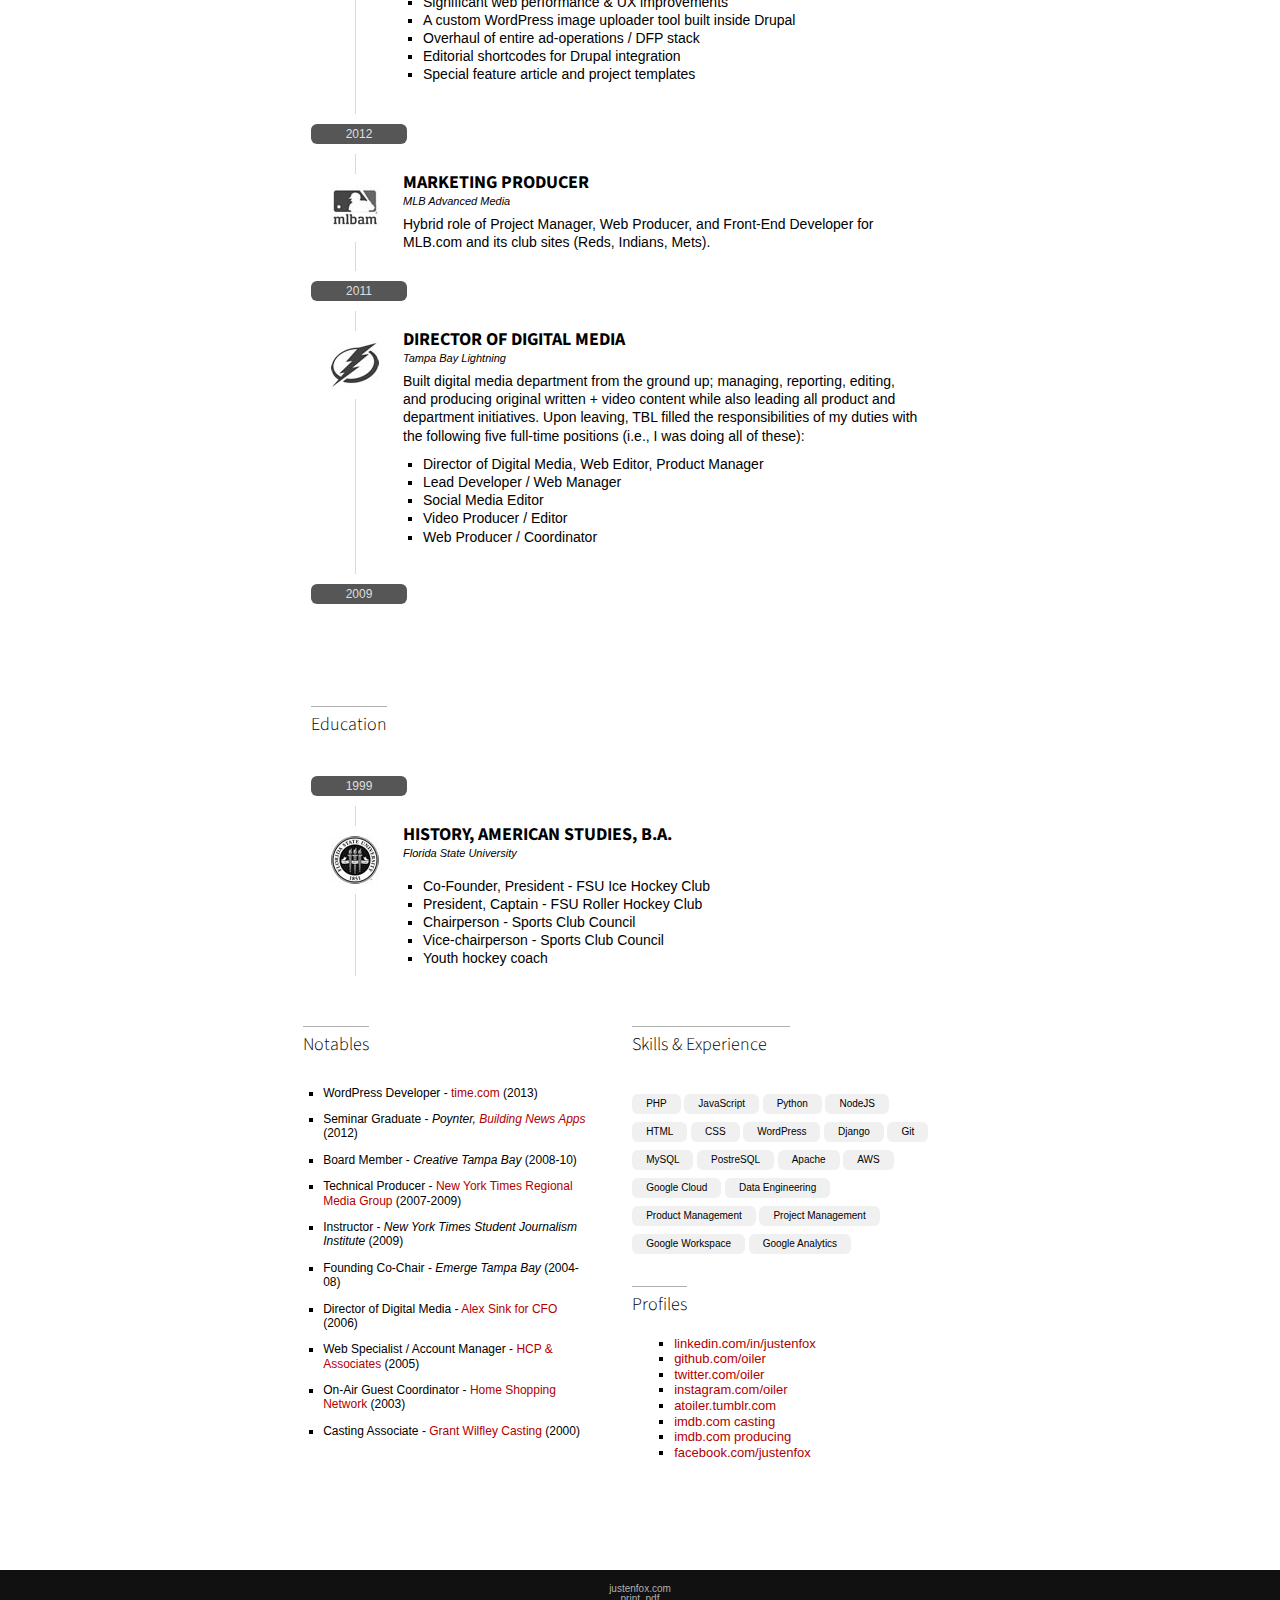
==== commit d52f38c6: "add pdf version" ====
--- a/index.html
+++ b/index.html
@@ -542,7 +542,7 @@
 <div class="footer print-only-hide">
     <a class="light" href="https://justenfox.com">justenfox.com</a><br>
     <a href="javascript:window.print()">print</a>
-    <a href="justenfox.txt" target="_blank">.txt</a>
+    <!-- <a href="justenfox.txt" target="_blank">.txt</a> -->
     <!-- <a href="https://docs.google.com/document/d/1Sl3Gq3DvGAIkOKRFC_Io4ZPMPvWkdSaudb3ckCSwvqM/" target="_blank">.doc</a> -->
     <a href="justenfox.pdf" target="_blank">.pdf</a>
     <!-- <a href="justenfox.doc" target="_blank">.doc</a> -->
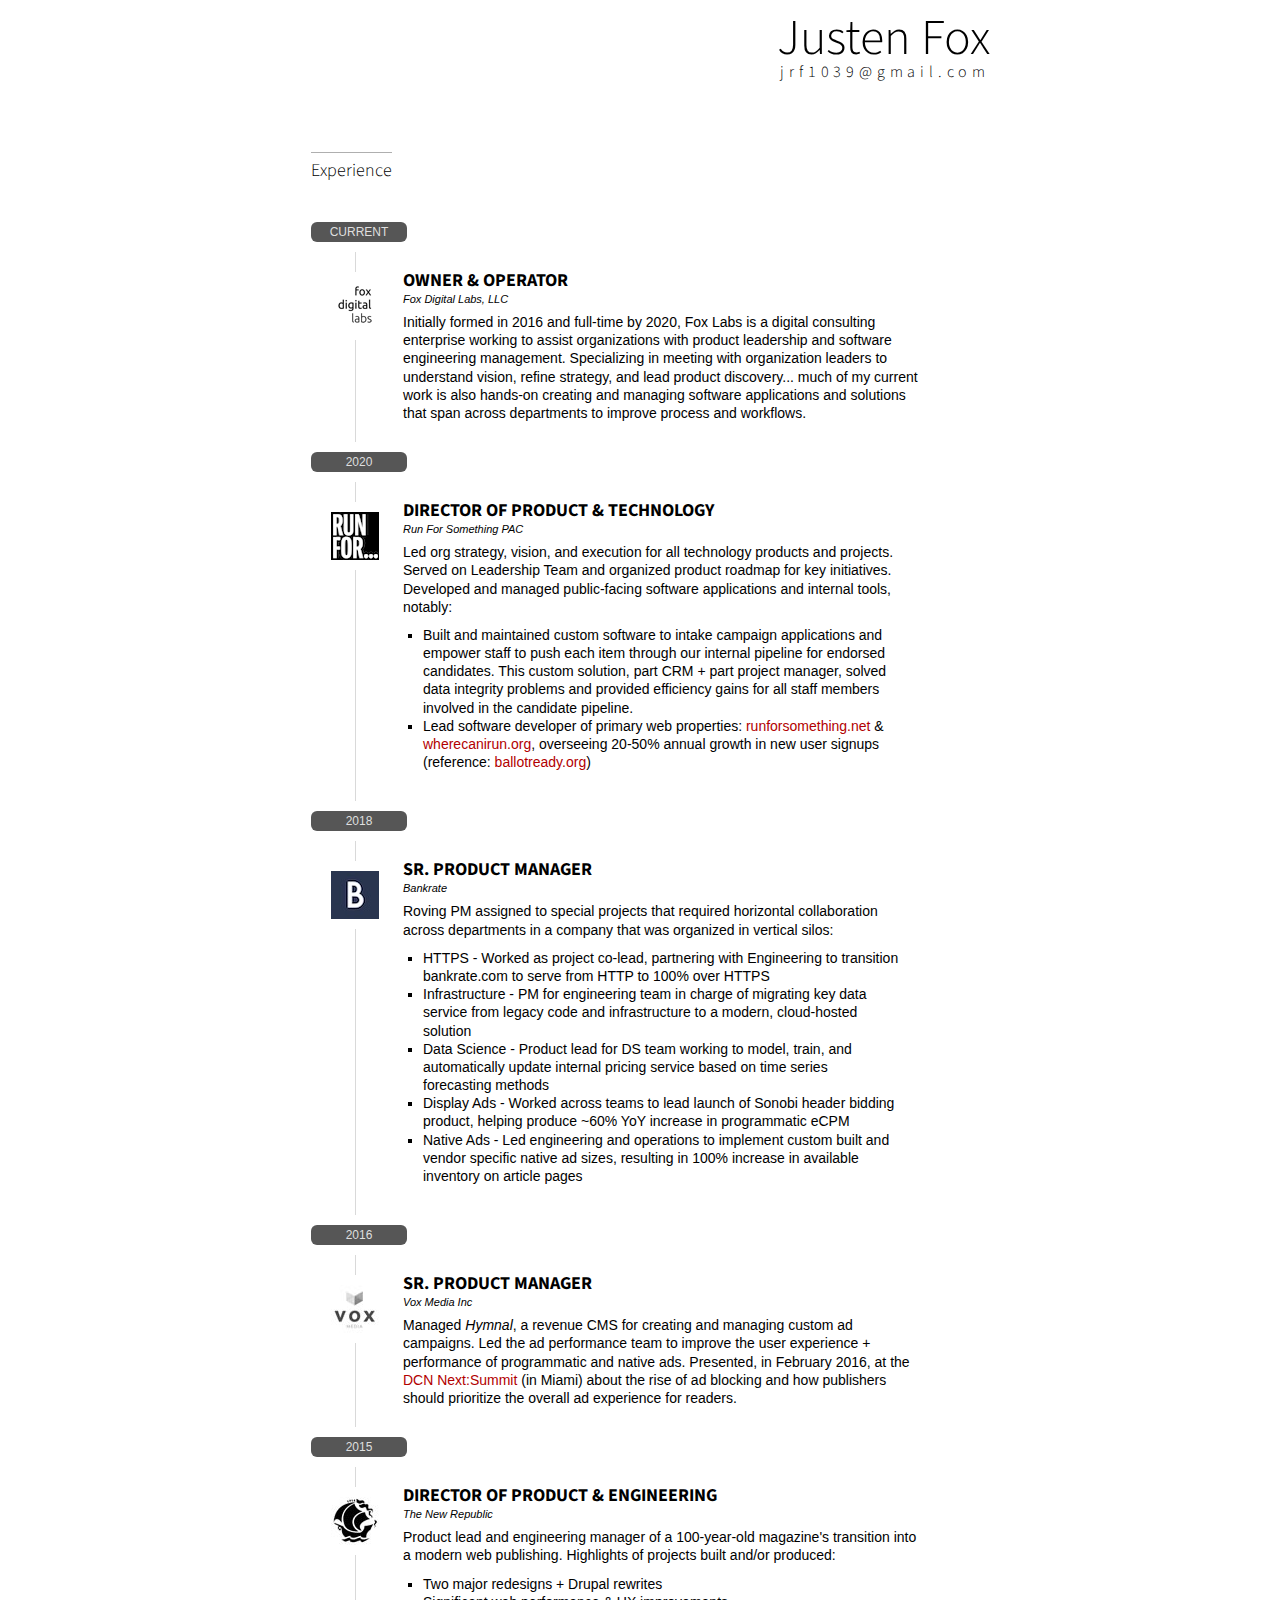
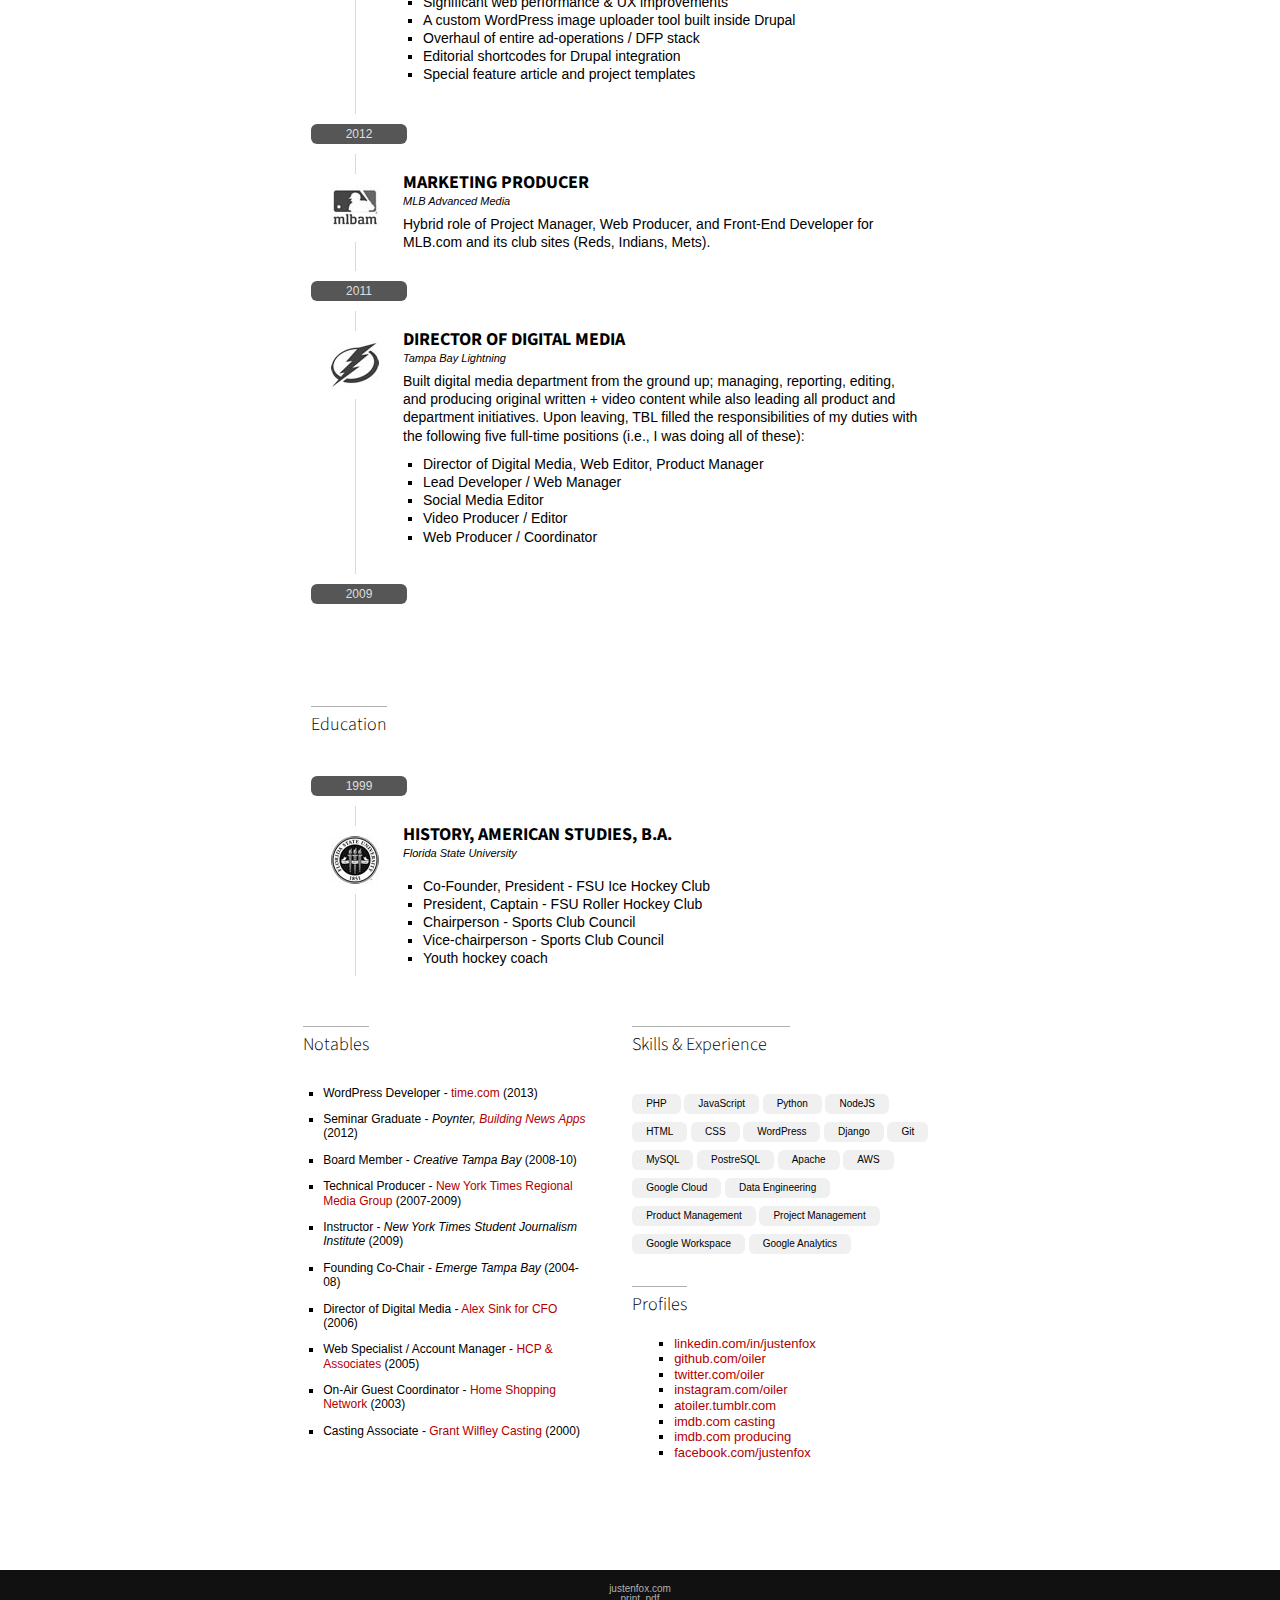
==== commit c0f35e2e: "fix misspelling" ====
--- a/index.html
+++ b/index.html
@@ -296,7 +296,7 @@
                 <span class="screen print content">
                     Led org strategy, vision, and execution for all technology products and projects. Served on Leadership Team and organized product roadmap for key initiatives. Developed and managed public-facing software applications and internal tools, notably:
                     <ul class="square bullet list">
-                        <li>Built and maintained custom software to intake campaign applications and empower staff to push each item through our internal pipeline for endorsed candidates. This custom solution, part CRM + part project manager, solved data integrity problems prodivded efficiency gains for all staff members involved in the candidate pipeline.</li>
+                        <li>Built and maintained custom software to intake campaign applications and empower staff to push each item through our internal pipeline for endorsed candidates. This custom solution, part CRM + part project manager, solved data integrity problems and provided efficiency gains for all staff members involved in the candidate pipeline.</li>
                         <li>Lead software developer of primary web properties: <a href="https://runforsomething.net">runforsomething.net</a> & <a href="https://wherecanirun.org">wherecanirun.org</a>, overseeing 20-50% annual growth in new user signups (reference: <a href="https://organizations.ballotready.org/case-studies/run-for-somethings-numbers-speak-for-themselves">ballotready.org</a>)</li>
                     </ul>
                 </span>
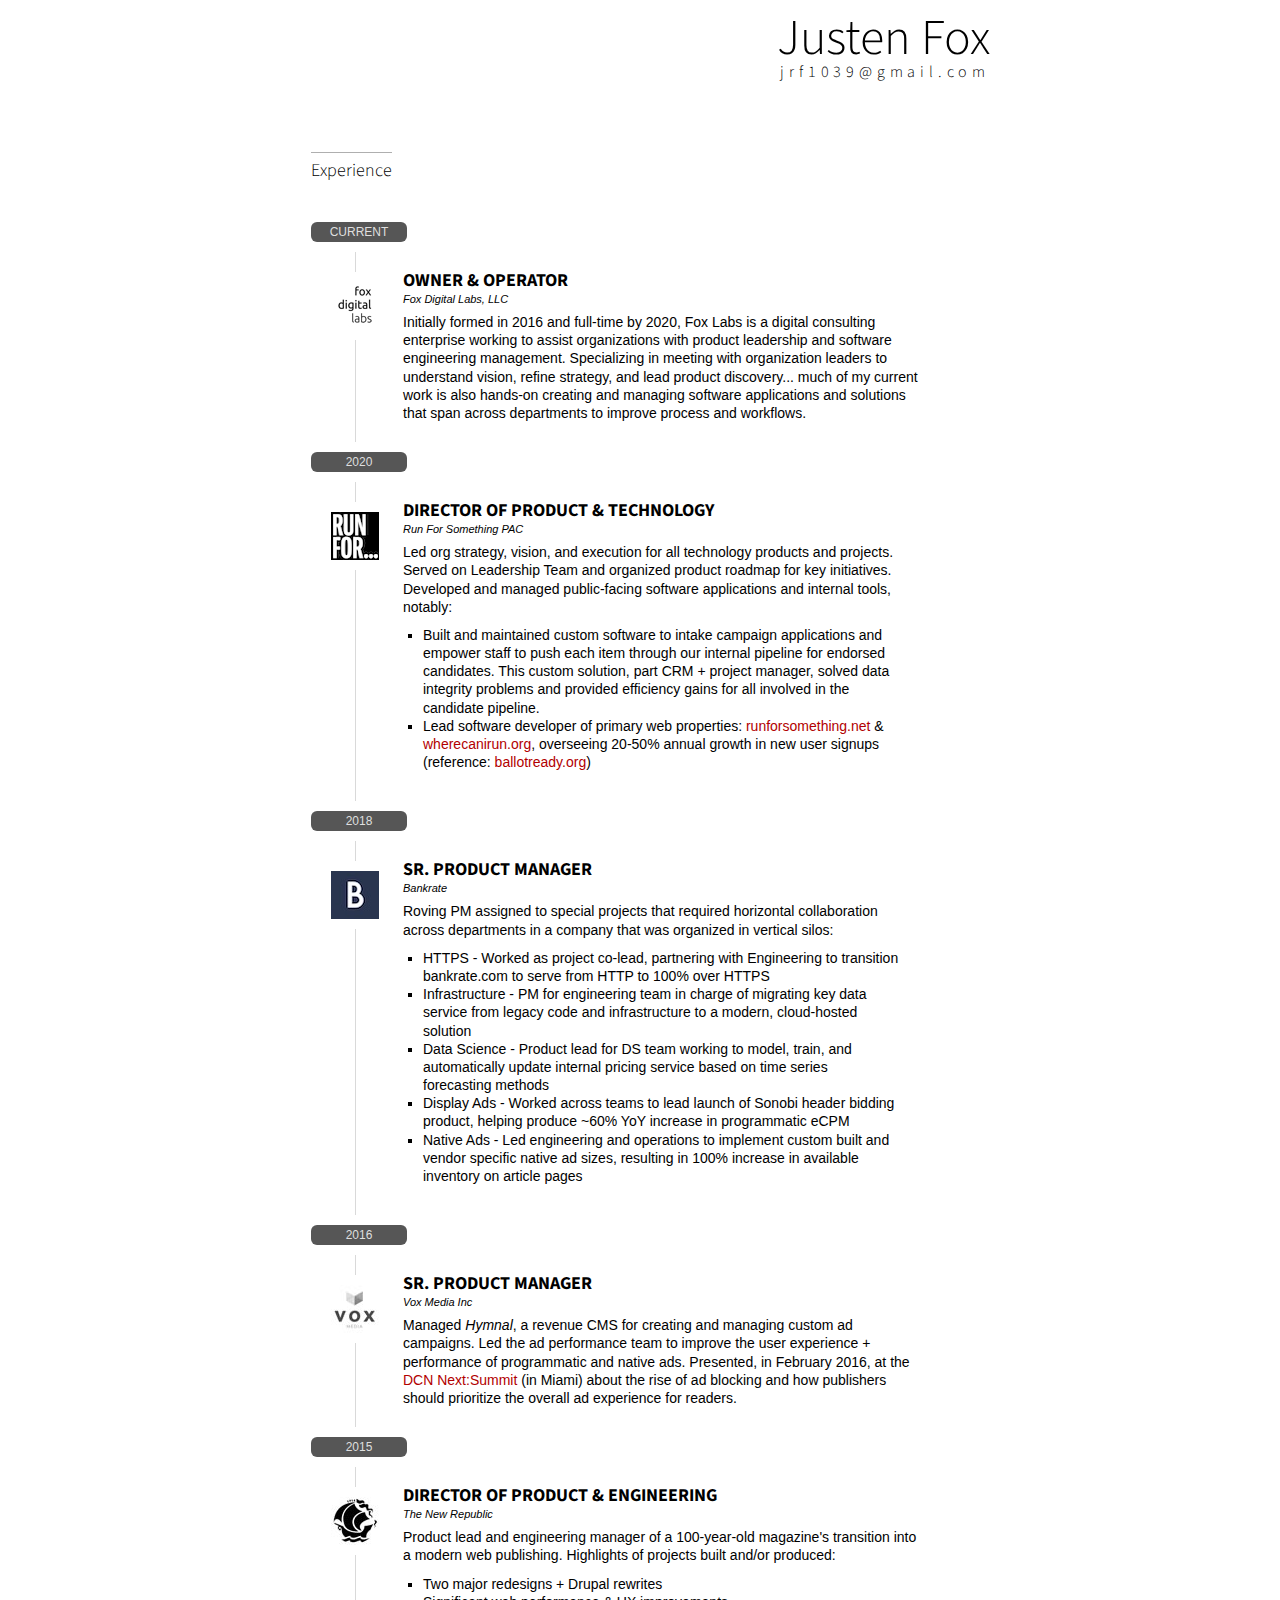
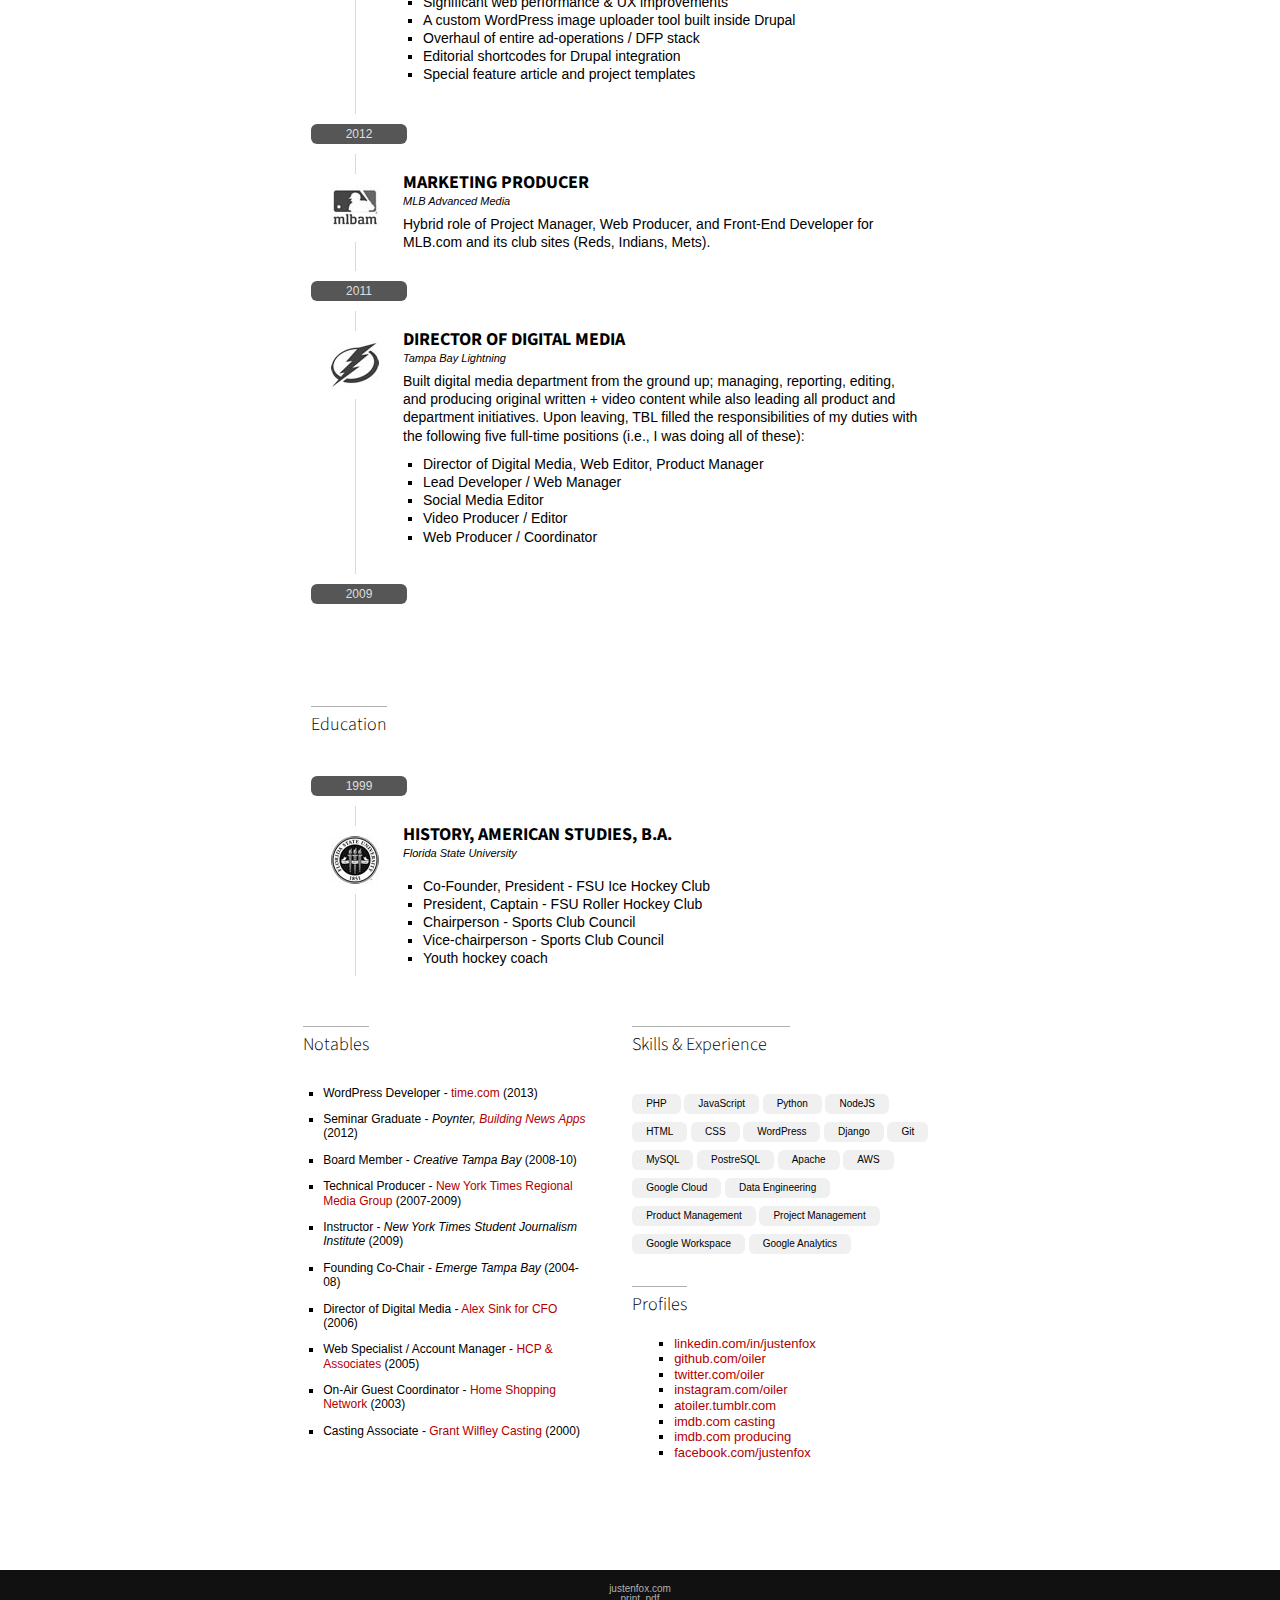
==== commit 79d4e927: "more small changes" ====
--- a/index.html
+++ b/index.html
@@ -60,7 +60,7 @@
 
 /* STRUCTURE */
 body { font-family:Verdana, sans-serif; font-size:10px; }
-.wrapper { max-width:700px; width:80%; margin:0 auto; }
+.wrapper { max-width:700px; width:82%; margin:0 auto; }
 .header, .lede, .footer { width:100%; max-width:800px; margin:0 auto; }
 
 /* SECTIONS */
@@ -132,7 +132,7 @@
 
 .item .job h4 { font-size:18px; font-weight:bold; text-transform:uppercase; font-family: 'Source Sans Pro', sans-serif; margin-bottom:2px; }
 .item .job h5 { font-size:11px; font-style:italic; margin-top:4px; }
-.item .job span { font-size:14px; line-height:1.3; max-width:550px; display:inline-block; padding:8px 0; }
+.item .job span { font-size:14px; line-height:1.3; max-width:575px; display:inline-block; padding:8px 0; }
 
 /*.item .job p span { width:150%; font-size:14px; line-height:1.2; display:block; }*/
 
@@ -232,10 +232,10 @@
 <!-- 
 <div class="group lede summary">
     <div class="section header">
-        <span class="screen print content">Summary</span>
+        <span class="content">Summary</span>
     </div>
     <div class="text">
-        <span class="screen print content">
+        <span class="content">
             Product leader with engineering contributor and management experience. Product leader with engineering contributor and management experience. 
             <ul class="skills">
                 <li class="skill-title">Skills</li>
@@ -265,7 +265,7 @@
 
 <div class="group timeline items">
     <div class="section header">
-        <span class="screen print content">Experience</span>
+        <span class="content">Experience</span>
     </div>
 
     <div class="group first item odd item7">
@@ -277,7 +277,7 @@
             <div class="text">
                 <h4>Owner & Operator</h4>
                 <h5>Fox Digital Labs, LLC</h5>
-                <span class="screen print content">
+                <span class="content">
                     Initially formed in 2016 and full-time by 2020, Fox Labs is a digital consulting enterprise working to assist organizations with product leadership and software engineering management. Specializing in meeting with organization leaders to understand vision, refine strategy, and lead product discovery... much of my current work is also hands-on creating and managing software applications and solutions that span across departments to improve process and workflows.
                 </span>
             </div>
@@ -293,10 +293,10 @@
             <div class="text">
                 <h4>Director of Product & Technology</h4>
                 <h5>Run For Something PAC</h5>
-                <span class="screen print content">
+                <span class="content">
                     Led org strategy, vision, and execution for all technology products and projects. Served on Leadership Team and organized product roadmap for key initiatives. Developed and managed public-facing software applications and internal tools, notably:
                     <ul class="square bullet list">
-                        <li>Built and maintained custom software to intake campaign applications and empower staff to push each item through our internal pipeline for endorsed candidates. This custom solution, part CRM + part project manager, solved data integrity problems and provided efficiency gains for all staff members involved in the candidate pipeline.</li>
+                        <li>Built and maintained custom software to intake campaign applications and empower staff to push each item through our internal pipeline for endorsed candidates. This custom solution, part CRM + project manager, solved data integrity problems and provided efficiency gains for all involved in the candidate pipeline.</li>
                         <li>Lead software developer of primary web properties: <a href="https://runforsomething.net">runforsomething.net</a> & <a href="https://wherecanirun.org">wherecanirun.org</a>, overseeing 20-50% annual growth in new user signups (reference: <a href="https://organizations.ballotready.org/case-studies/run-for-somethings-numbers-speak-for-themselves">ballotready.org</a>)</li>
                     </ul>
                 </span>
@@ -316,7 +316,7 @@
             <div class="text">
                 <h4>Sr. Product Manager</h4>
                 <h5>Bankrate</h5>
-                <span class="screen print content">
+                <span class="content">
                     Roving PM assigned to special projects that required horizontal collaboration across departments in a company that was organized in vertical silos:
                     <ul class="square bullet list">
                         <li>HTTPS - Worked as project co-lead, partnering with Engineering to transition bankrate.com to serve from HTTP to 100% over HTTPS</li>
@@ -340,7 +340,7 @@
             <div class="text">
                 <h4>Sr. Product Manager</h4>
                 <h5>Vox Media Inc</h5>
-                <span class="screen print content">
+                <span class="content">
                     Managed <em>Hymnal</em>, a revenue CMS for creating and managing custom ad campaigns. Led the ad performance team to improve the user experience + performance of programmatic and native ads. Presented, in February 2016, at the <a href="http://https://digitalcontentnext.org/blog/2016/02/08/the-future-of-media-depends-on-great-consumer-experiences//" target="_blank">DCN Next:Summit</a> (in Miami) about the rise of ad blocking and how publishers should  prioritize the overall ad experience for readers.
                 </span>
             </div>
@@ -358,7 +358,7 @@
             <div class="text">
                 <h4>Director of Product &amp; Engineering</h4>
                 <h5>The New Republic</h5>
-                <span class="screen print content">
+                <span class="content">
                     Product lead and engineering manager of a 100-year-old magazine's transition into a modern web publishing. Highlights of projects built and/or produced: 
                     <ul class="square bullet list">
                         <li>Two major redesigns + Drupal rewrites
@@ -382,7 +382,7 @@
             <div class="text">
                 <h4>Marketing Producer</h4>
                 <h5>MLB Advanced Media</h5>
-                <span class="screen print content">
+                <span class="content">
                     Hybrid role of Project Manager, Web Producer, and Front-End Developer for MLB.com and its club sites (Reds, Indians, Mets).
                 </span>
             </div>
@@ -398,7 +398,7 @@
             <div class="text">
                 <h4>Director of Digital Media</h4>
                 <h5>Tampa Bay Lightning</h5>
-                <span class="screen print content">
+                <span class="content">
                     Built digital media department from the ground up; managing, reporting, editing, and producing original written + video content while also leading all product and department initiatives. Upon leaving, TBL filled the responsibilities of my duties with the following five full-time positions (i.e., I was doing all of these):
                     <ul class="square bullet list">
                         <li>Director of Digital Media, Web Editor, Product Manager
@@ -415,7 +415,7 @@
         </div>
     </div>
 
-    <div class="print-line-break"></div>
+    <!-- <div class="print-line-break"></div> -->
     
 
 </div><!-- timeline -->
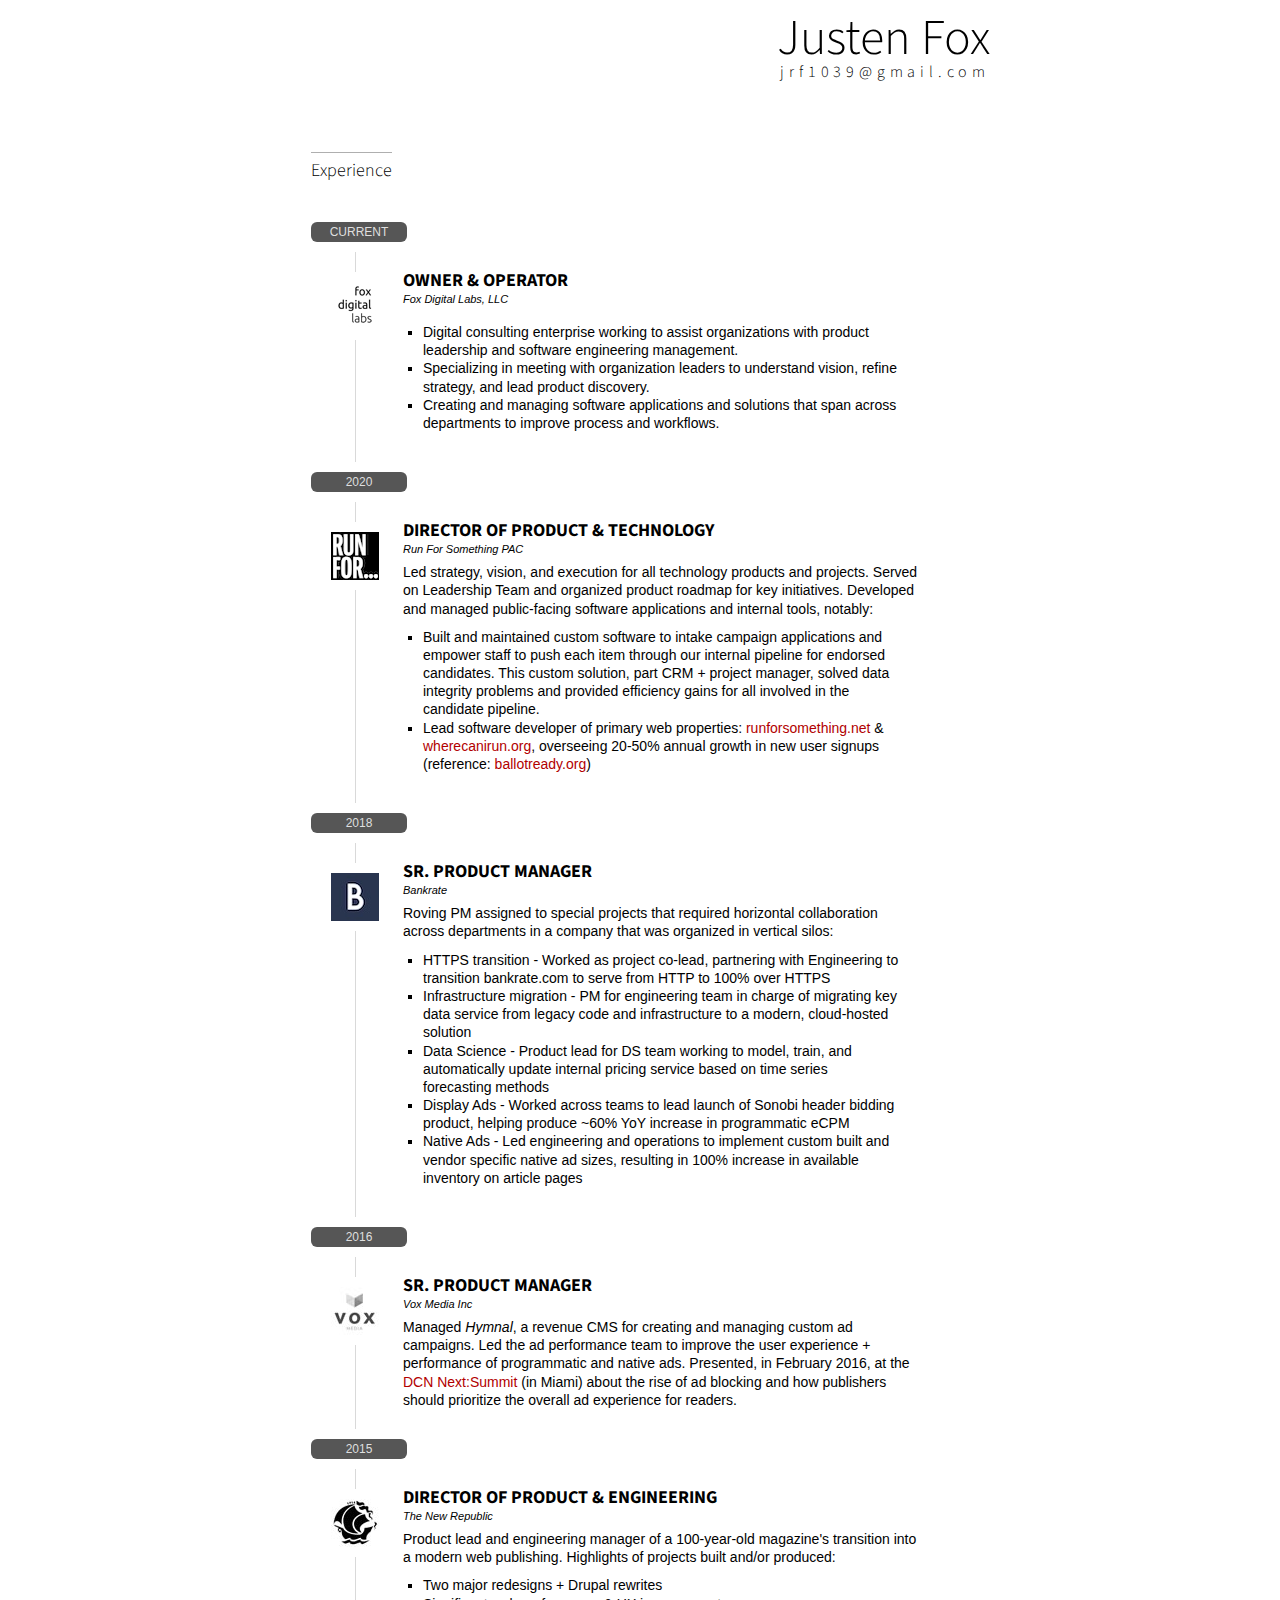
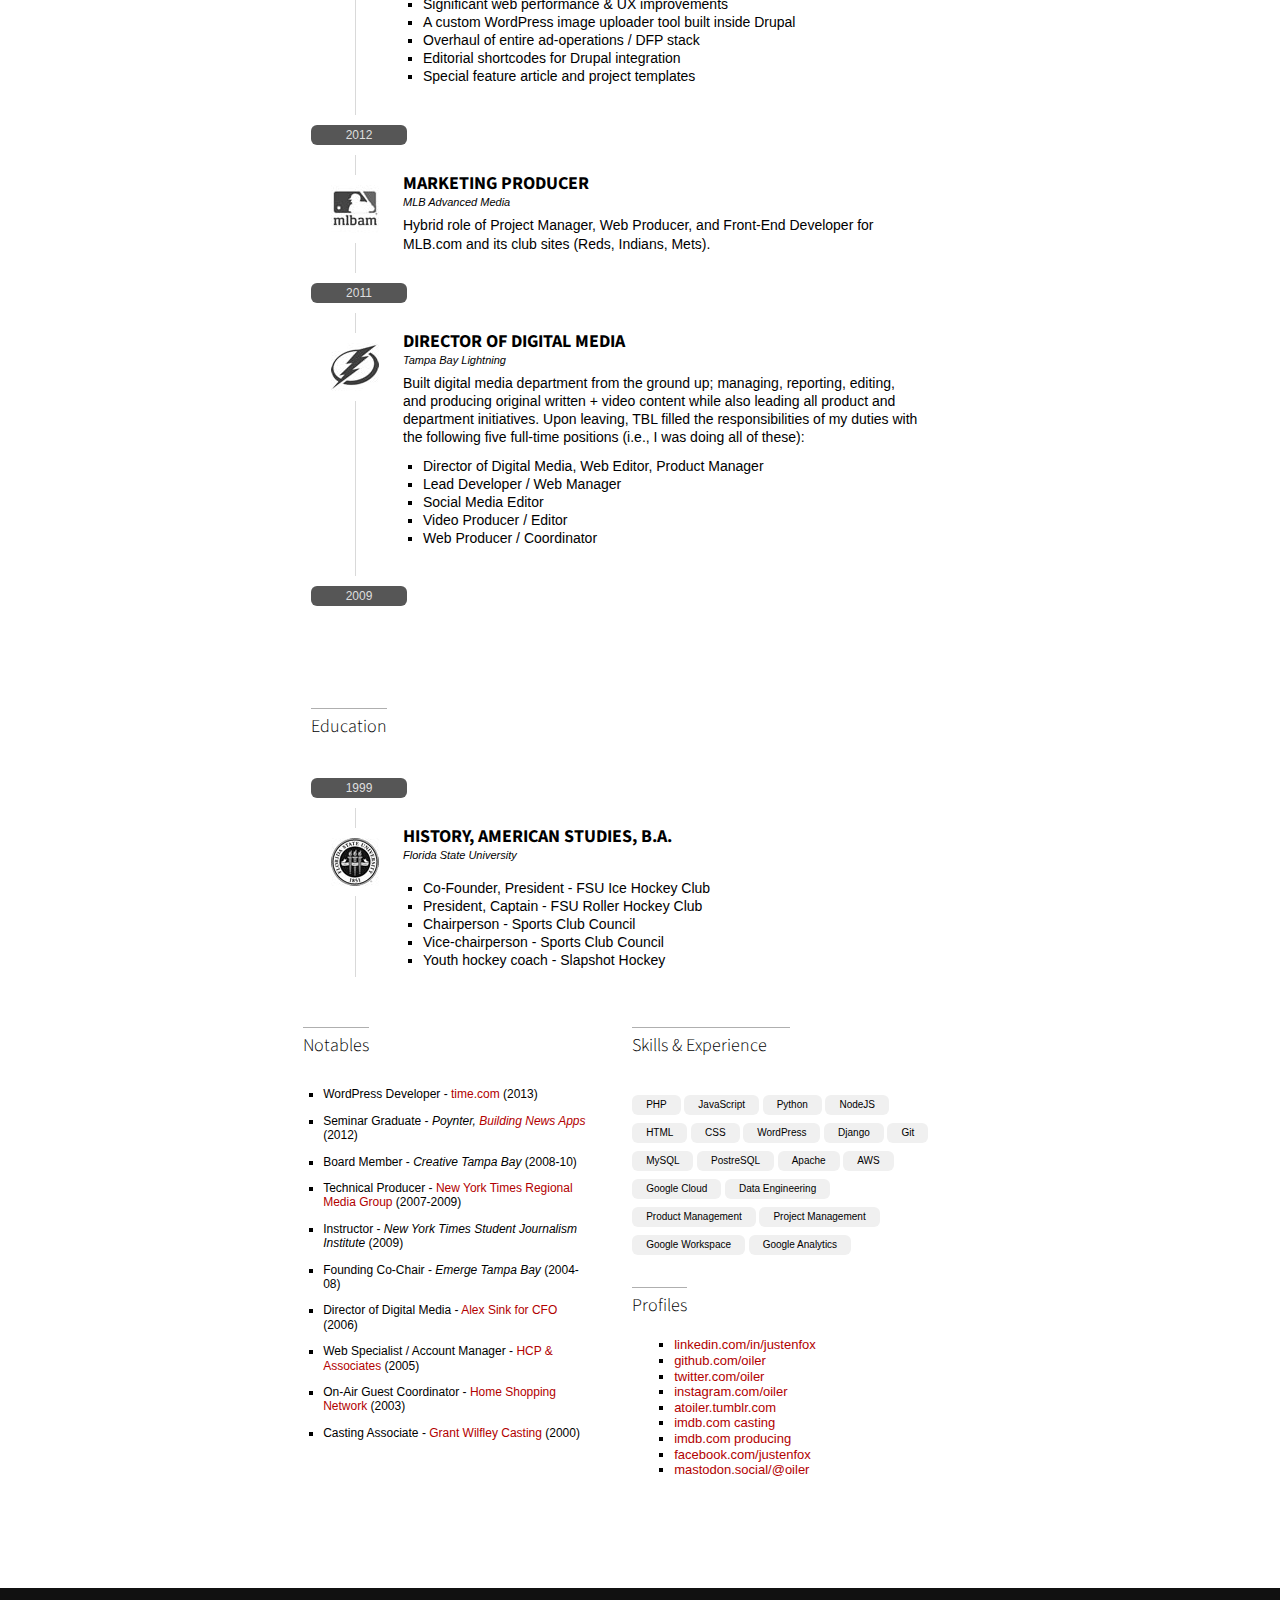
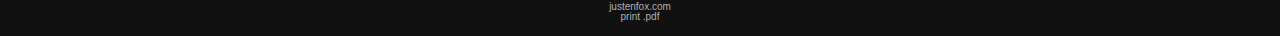
==== commit ce2713a6: "minor update" ====
--- a/index.html
+++ b/index.html
@@ -24,6 +24,7 @@
         "http://atoiler.tumblr.com",
         "http://about.me/justenfox",
         "https://facebook.com/justenfox",
+        "https://mastodon.social/@oiler",
         "https://www.linkedin.com/in/justenfox"
         ] 
     }
@@ -278,7 +279,11 @@
                 <h4>Owner & Operator</h4>
                 <h5>Fox Digital Labs, LLC</h5>
                 <span class="content">
-                    Initially formed in 2016 and full-time by 2020, Fox Labs is a digital consulting enterprise working to assist organizations with product leadership and software engineering management. Specializing in meeting with organization leaders to understand vision, refine strategy, and lead product discovery... much of my current work is also hands-on creating and managing software applications and solutions that span across departments to improve process and workflows.
+                    <ul class="square bullet list">
+                        <li>Digital consulting enterprise working to assist organizations with product leadership and software engineering management.</li>
+                        <li>Specializing in meeting with organization leaders to understand vision, refine strategy, and lead product discovery.</li>
+                        <li>Creating and managing software applications and solutions that span across departments to improve process and workflows.</li>
+                    </ul>
                 </span>
             </div>
         </div>
@@ -294,7 +299,7 @@
                 <h4>Director of Product & Technology</h4>
                 <h5>Run For Something PAC</h5>
                 <span class="content">
-                    Led org strategy, vision, and execution for all technology products and projects. Served on Leadership Team and organized product roadmap for key initiatives. Developed and managed public-facing software applications and internal tools, notably:
+                    Led strategy, vision, and execution for all technology products and projects. Served on Leadership Team and organized product roadmap for key initiatives. Developed and managed public-facing software applications and internal tools, notably:
                     <ul class="square bullet list">
                         <li>Built and maintained custom software to intake campaign applications and empower staff to push each item through our internal pipeline for endorsed candidates. This custom solution, part CRM + project manager, solved data integrity problems and provided efficiency gains for all involved in the candidate pipeline.</li>
                         <li>Lead software developer of primary web properties: <a href="https://runforsomething.net">runforsomething.net</a> & <a href="https://wherecanirun.org">wherecanirun.org</a>, overseeing 20-50% annual growth in new user signups (reference: <a href="https://organizations.ballotready.org/case-studies/run-for-somethings-numbers-speak-for-themselves">ballotready.org</a>)</li>
@@ -319,8 +324,8 @@
                 <span class="content">
                     Roving PM assigned to special projects that required horizontal collaboration across departments in a company that was organized in vertical silos:
                     <ul class="square bullet list">
-                        <li>HTTPS - Worked as project co-lead, partnering with Engineering to transition bankrate.com to serve from HTTP to 100% over HTTPS</li>
-                        <li>Infrastructure - PM for engineering team in charge of migrating key data service from legacy code and infrastructure to a modern, cloud-hosted solution</li>
+                        <li>HTTPS transition - Worked as project co-lead, partnering with Engineering to transition bankrate.com to serve from HTTP to 100% over HTTPS</li>
+                        <li>Infrastructure migration - PM for engineering team in charge of migrating key data service from legacy code and infrastructure to a modern, cloud-hosted solution</li>
                         <li>Data Science - Product lead for DS team working to model, train, and automatically update internal pricing service based on time series forecasting methods</li>
                         <li>Display Ads - Worked across teams to lead launch of Sonobi header bidding product, helping produce ~60% YoY increase in programmatic eCPM</li>
                         <li>Native Ads - Led engineering and operations to implement custom built and vendor specific native ad sizes, resulting in 100% increase in available inventory on article pages</li>
@@ -438,7 +443,7 @@
                         <li>President, Captain - FSU Roller Hockey Club</li>
                         <li>Chairperson - Sports Club Council</li>
                         <li>Vice-chairperson - Sports Club Council</li>
-                        <li>Youth hockey coach</li>
+                        <li>Youth hockey coach - Slapshot Hockey</li>
                     </ul>
                 </span>
             </div>
@@ -527,6 +532,10 @@
                     <li><a target="_blank" rel="noopener" 
                         data-event="link" data-ga_label="footer_facebook"
                         href="https://facebook.com/justenfox">facebook.com/justenfox</a></li>
+                    <li><a target="_blank" rel="noopener" 
+                        data-event="link" data-ga_label="footer_facebook"
+                        href="https://mastodon.social/@oiler">mastodon.social/@oiler</a></li>
+                        
                 </ul>
             </div>
         </div>
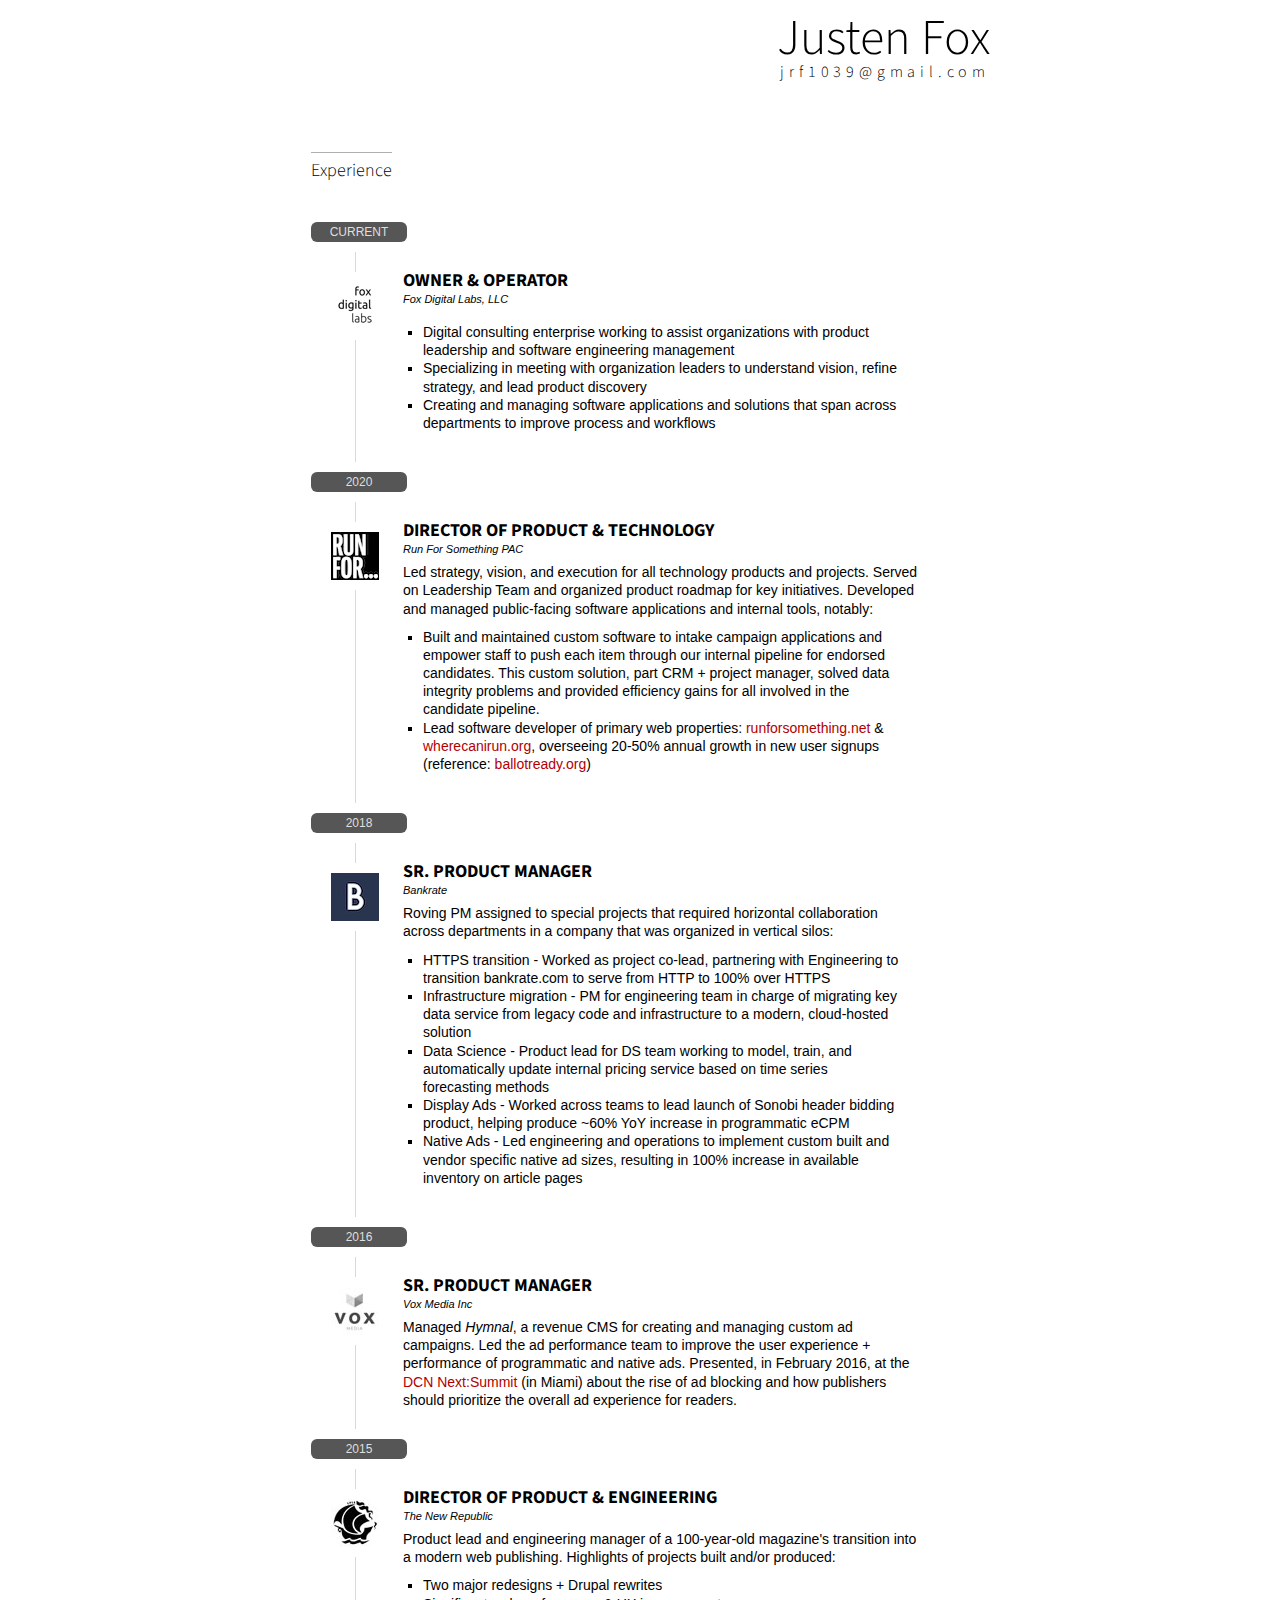
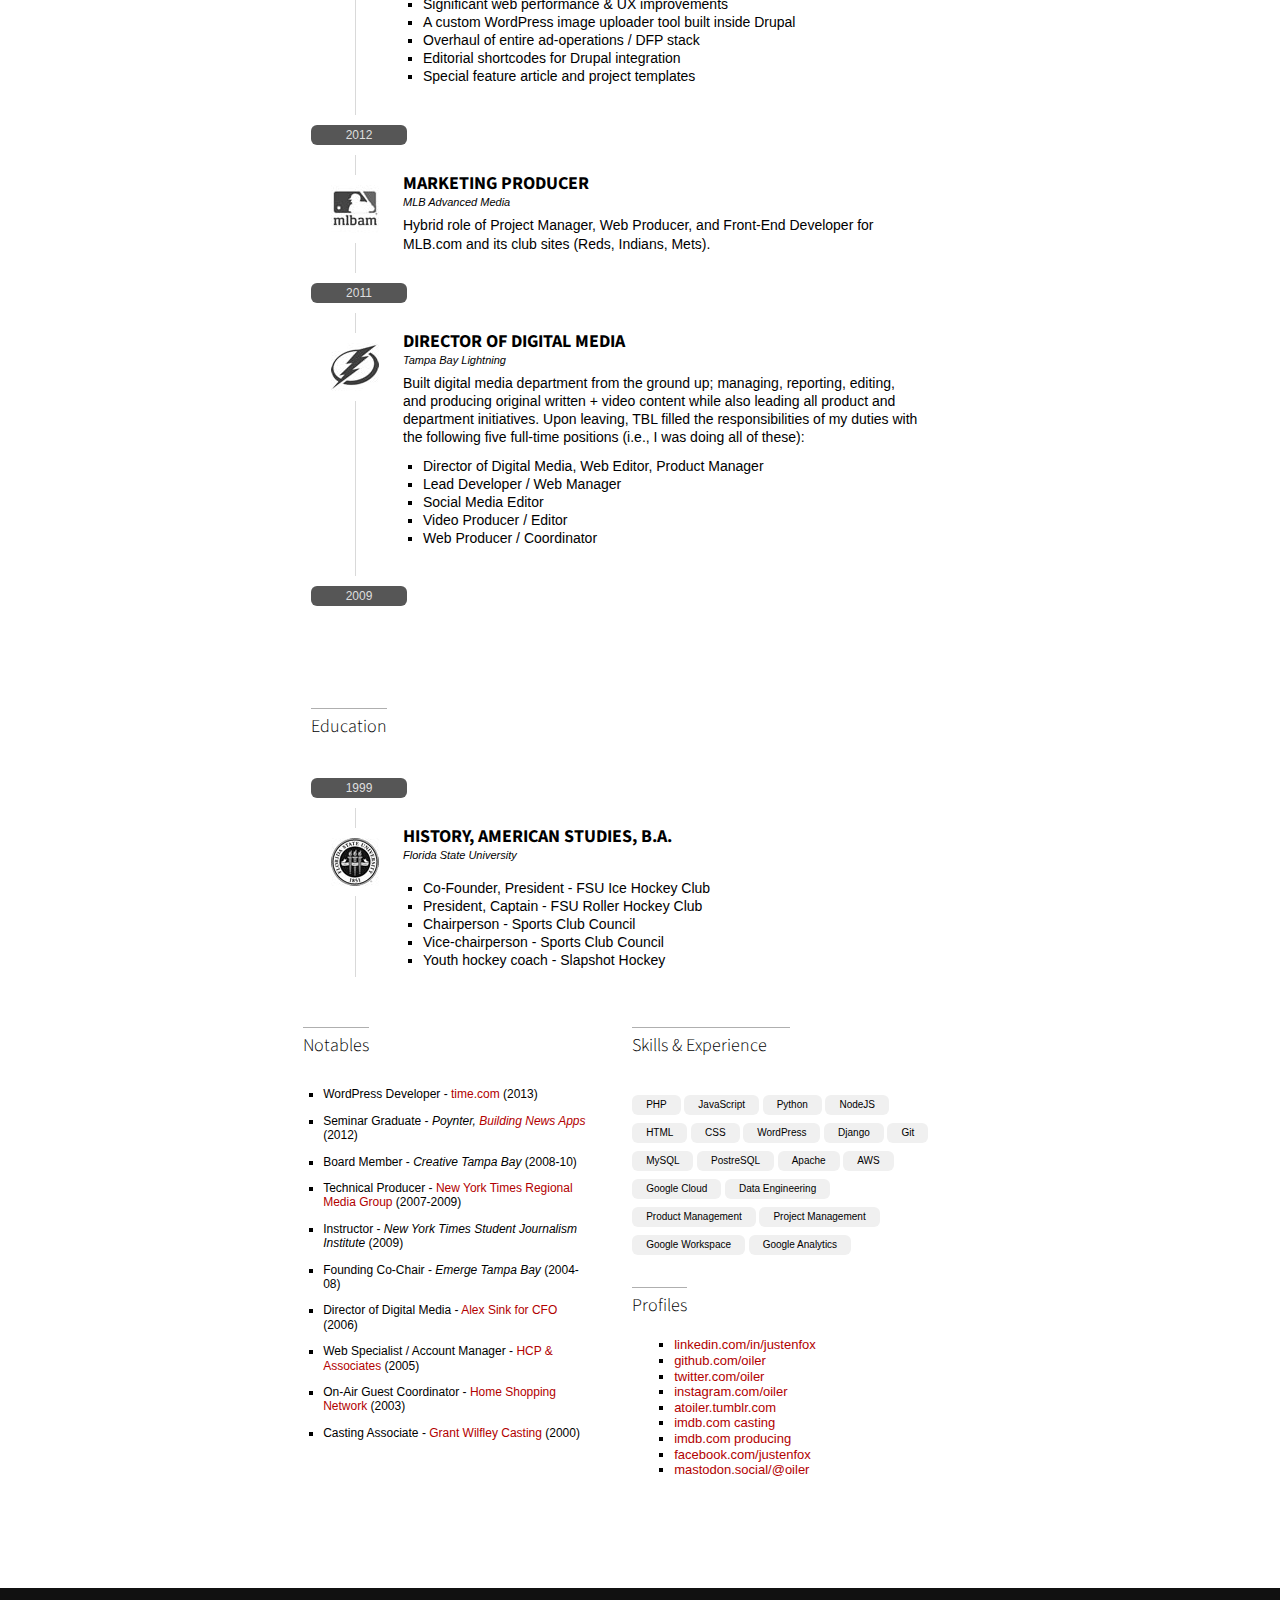
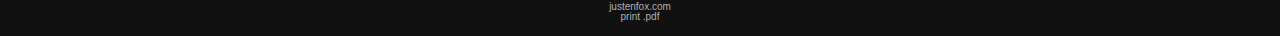
==== commit e7651f0e: "remove punc" ====
--- a/index.html
+++ b/index.html
@@ -280,9 +280,9 @@
                 <h5>Fox Digital Labs, LLC</h5>
                 <span class="content">
                     <ul class="square bullet list">
-                        <li>Digital consulting enterprise working to assist organizations with product leadership and software engineering management.</li>
-                        <li>Specializing in meeting with organization leaders to understand vision, refine strategy, and lead product discovery.</li>
-                        <li>Creating and managing software applications and solutions that span across departments to improve process and workflows.</li>
+                        <li>Digital consulting enterprise working to assist organizations with product leadership and software engineering management</li>
+                        <li>Specializing in meeting with organization leaders to understand vision, refine strategy, and lead product discovery</li>
+                        <li>Creating and managing software applications and solutions that span across departments to improve process and workflows</li>
                     </ul>
                 </span>
             </div>
